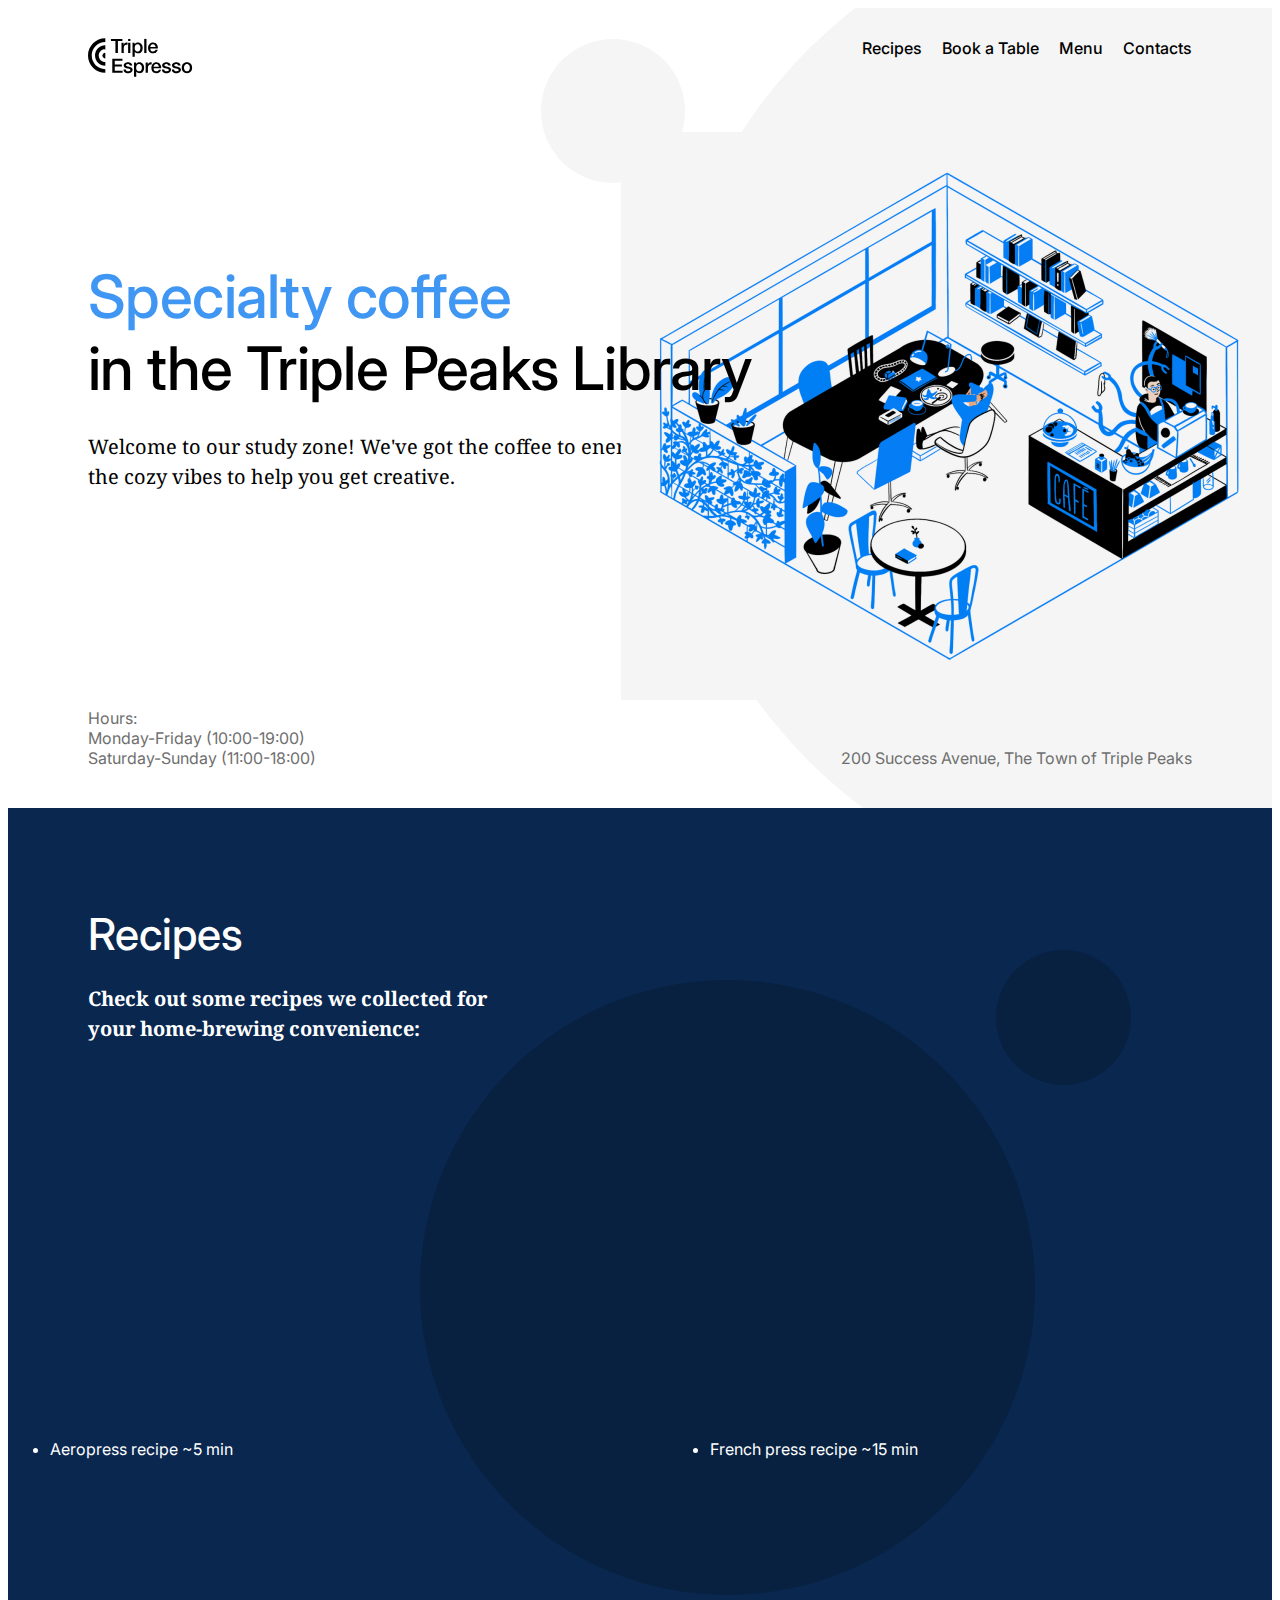
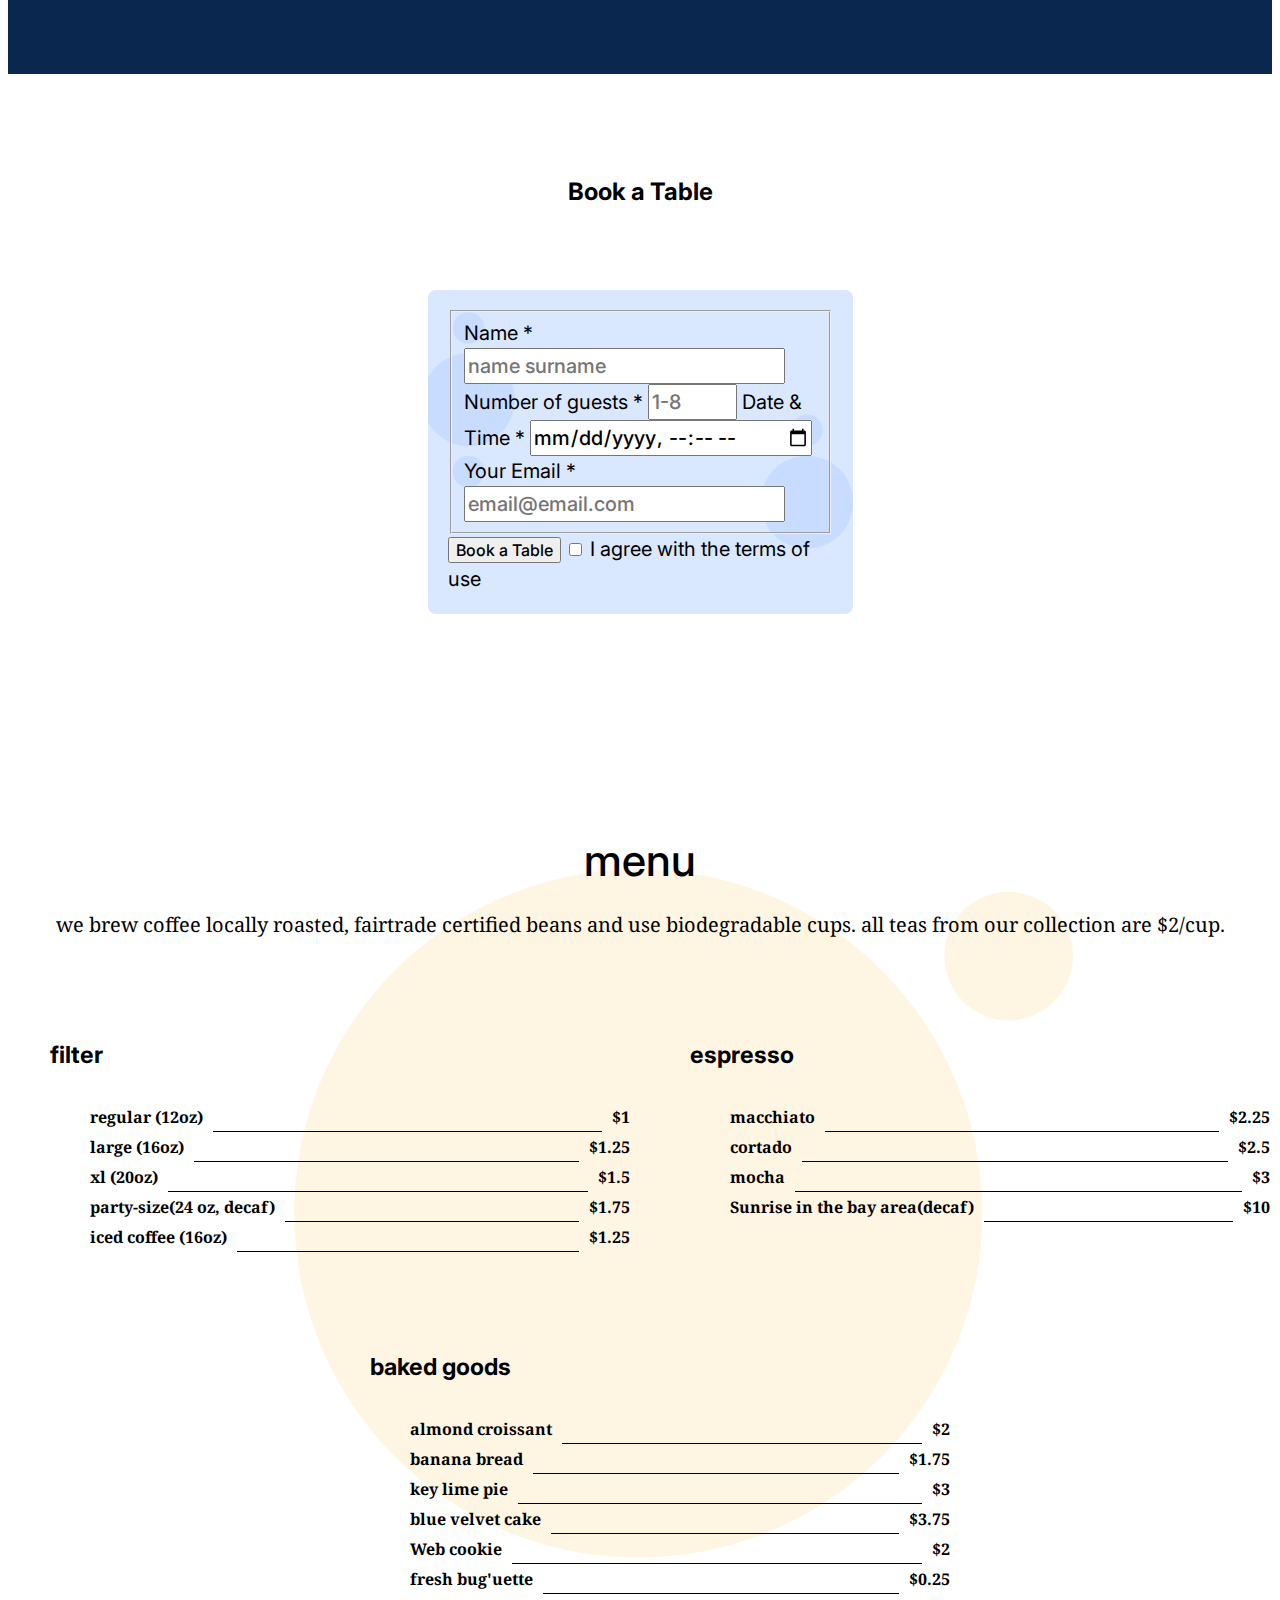
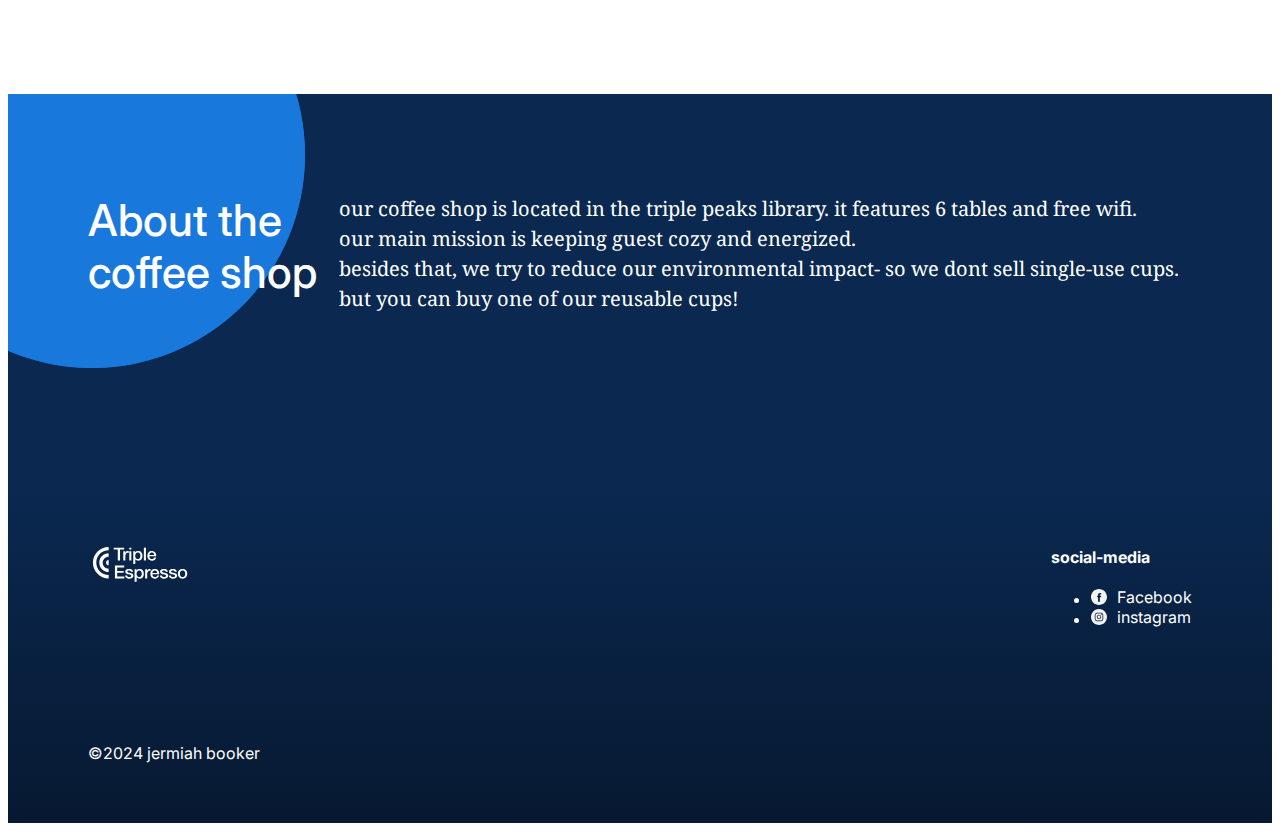
==== index.html @ d08e6804 "new update" ====
<!DOCTYPE html>
<html lang="en">
<head>
    <meta charset="UTF-8">
    <meta name="viewport" content="width=device-width, initial-scale=1.0">
    <title>Coffee Shop</title>
    <meta name="author" content="Kevin Loughead"/>
    <meta name="keywords" content="coffee, specialty coffee, coffee shop, brewing recipes"/>
    <meta name="description" content="Welcome to our coffee shop! Enjoy specialty coffee and cozy vibes in the Triple Peaks Library."/>
    <link rel="stylesheet" href="./pages/index.css" />
    <link rel="shortcut icon" href="favicon.ico" type="image/x-icon" />
    <link rel="preconnect" href="https://fonts.googleapis.com">
    <link rel="preconnect" href="https://fonts.gstatic.com" crossorigin>
    <link href="https://fonts.googleapis.com/css2?family=Inter:ital,opsz,wght@0,14..32,100..900;1,14..32,100..900&family=Noto+Serif:ital,wght@0,100..900;1,100..900&display=swap" rel="stylesheet">
    <style>
        .reservation__title {
            font-weight: 700; /* Example value, adjust according to the brief */
            font-size: 24px; /* Example value, adjust according to the brief */
            line-height: 1.5; /* Example value, adjust according to the brief */
        }
    </style>
</head>
<body>
<div class="page">
    <header class="header">
        <nav class="nav">
            <img src="./images/logo_coffeeshop_dark.svg" alt="Coffee Shop Logo" class="nav__logo" />
            <ul class="nav__links">
                <li>
                    <a href="#recipes" class="nav__link">Recipes</a>
                <li>
                    <a href="#reservation" class="nav__link">Book a Table</a>
                <li>
                    <a href="#menu" class="nav__link">Menu</a>
                <li>
                    <a href="#contacts" class="nav__link">Contacts</a>
                </li>    
            </ul>
        </nav>
        <h1 class="header__title">
            <span class="header__span-accent">Specialty  coffee </span>in the Triple Peaks Library
        </h1>
        <p class="header__description">
            Welcome to our study zone! We've got the coffee to energize you and the cozy vibes to help you get creative.
        </p>
        <img src="/images/inside_coffee_shop.png" alt="Inside Coffee Shop Illustration" class="header__image" />
        <div class="header__footer">
            <div>
                <p class="header__paragraph">Hours:</p>
                <p class="header__paragraph">Monday-Friday (10:00-19:00)</p>
                <p class="header__paragraph">Saturday-Sunday (11:00-18:00)</p>
            </div>
            <p class="header__paragraph">200 Success Avenue, The Town of Triple Peaks</p>
        </div>
    </header>
    <main class="content">
        <section id="recipes" class="recipes">
            <h2 class="recipes__title">Recipes</h2>
            <h3 class="recipes__subtitle">Check out some recipes we collected for your home-brewing convenience:</h3>
            <div class="recipes__videos">
                <ul class="recipes__iframe">
                    <li>
                        <iframe class="recipes__iframe" width="560" height="315" src="https://www.youtube.com/embed/st571DYYTR8?si=Pm5kc0AmyGCPvaDf" title="YouTube video player" allow="accelerometer; autoplay; clipboard-write; encrypted-media; gyroscope; picture-in-picture; web-share" referrerpolicy="strict-origin-when-cross-origin" allowfullscreen></iframe>
                        <span>Aeropress recipe</span> <span>~5 min</span>
                    </li>
                    <li>
                        <iframe class="recipes__iframe" width="560" height="315" src="https://www.youtube.com/embed/j6VlT_jUVPc?si=SZGwbe-xRe-7M_t1" title="YouTube video player" allow="accelerometer; autoplay; clipboard-write; encrypted-media; gyroscope; picture-in-picture; web-share" referrerpolicy="strict-origin-when-cross-origin" allowfullscreen></iframe>
                        <span>French press recipe</span> <span>~15 min</span>
                    </li>
                </ul>
            </div>
        </section>
        <section id="reservation" class="reservation">
            <h2 class="reservation__title">Book a Table</h2>
            <form class="reservation__form form">
                <fieldset class="reservation__fieldset">  
                    <label for="name-input" class="reservation__label">
                        Name *
                        <input required type="text" class="reservation__input" id="name-input" placeholder="name surname" />
                    </label>
                    <label for="guests-input" class="reservation__label">
                        Number of guests *
                        <input required type="number" class="reservation__input" id="guests-input" min="1" max="8" placeholder="1-8"/> 
                    </label>
                    <label for="datetime-input" class="reservation__label">
                        Date & Time *
                        <input required type="datetime-local" class="reservation__input" id="datetime-input"/>
                    </label>
                    <label for="email-input" class="reservation__label">
                        Your Email *
                        <input required type="email" class="reservation__input" id="email-input" placeholder="email@email.com"/>
                    </label>
                </fieldset>
                <button class="reservation__button">Book a Table</button>
                <label for="terms-checkbox" class="reservation__label reservation__label_type_checkbox">
                    <input class="reservation__checkbox" type="checkbox" id="terms-checkbox" required />
                    I agree with the terms of use
                </label>
            </form>
        </section>
        <section class="menu "><h2 class="menu__title">menu</h2>
            <p class="menu__subtitle">we brew coffee locally roasted, fairtrade certified beans and use biodegradable cups. all teas from our collection are $2/cup.
            </p>
            <ul class="menu__cards">
                <li class="card">
                    <h3 class="card__title">filter</h3>
                    <ul class="card __list">
                     <li class="card__list-item">regular (12oz)<span class="card__list-divider"></span> $1
                    </li>
                    <li class="card__list-item">large (16oz)<span class="card__list-divider"></span> $1.25
                    </li>
                    <li class="card__list-item">xl (20oz)<span class="card__list-divider"></span> $1.5
                    </li>
                    <li class="card__list-item">party-size(24 oz, decaf)<span class="card__list-divider"></span> $1.75
                    </li>
                    <li class="card__list-item">iced coffee (16oz)<span class="card__list-divider"></span> $1.25
                    </li>   
                </ul>
              </li>
                <li class="card">
                    <h3 class="card__title">espresso</h3>
                    <ul class="card __list">
                    <li class="card__list-item">macchiato <span class="card__list-divider"></span> $2.25
                    </li>
                    <li class="card__list-item">cortado <span class="card__list-divider"></span> $2.5
                    </li>
                    <li class="card__list-item">mocha <span class="card__list-divider"></span> $3
                    </li>
                    <li class="card__list-item">Sunrise in the bay area(decaf)<span class="card__list-divider"></span> $10
                    </li>  
                </ul>
            </li>
            <li class="card">
                    <h3 class="card__title">baked goods</h3>
                    <ul class="card __list">
                    <li class="card__list-item">almond croissant <span class="card__list-divider"></span> $2
                    </li>
                    <li class="card__list-item">banana bread <span class="card__list-divider"></span> $1.75
                    </li>
                    <li class="card__list-item">key lime pie <span class="card__list-divider"></span> $3
                    </li>
                    <li class="card__list-item">blue velvet cake<span class="card__list-divider"></span>$3.75
                    </li> 
                    <li class="card__list-item">Web cookie<span class="card__list-divider"></span>$2
                    </li> 
                    <li class="card__list-item">fresh bug'uette<span class="card__list-divider"></span>$0.25
                      </li>   
                    </ul>        
                </li>
            </ul>
        </section>
        <section class="about">
            <h2 class="about__title">About the coffee shop</h2>
            <div class="about__content">
            <p class="about__paragraph">
                our coffee shop is located in the triple peaks library. it
                features 6 tables and free wifi.
            </p>
            <p class="about__paragraph">
               our main mission is keeping guest cozy and energized.
            </p>
            <p class="about__paragraph">
               besides that, we try to reduce our environmental impact- so we dont sell single-use cups. but you can buy one of our reusable cups!
            </p>
            </div>
            <div class="about__circle"></div>
            <div class="about__circle about__circle_animation_blurred"></div>
        </section>
    </main>
    <footer class="footer">
    <div class="footer__content">
    <img src="./images/logo_coffeeshop_light.svg" alt="logo_coffeeshop_light" class="footer__logo"/>
    <div class="footer__column">
        <h3 class="footer__column-heading">social-media</h3>
        <ul class="footr__list">
        <li class="footer__list-item">
         <a href="#" class="footer__social-link"><img src="./images/facebook_white.svg" class="footer__social-icon" alt="facebook icon">Facebook</a>
        </li>
        <li class="footer__list-item">
         <a href="#" class="footer__social-link"><img src="./images/instagram_white.svg" class="footer__social-icon" alt="instagram lcon icon">instagram</a>
        </li>
    </ul>
 </div>
</div>
<p class="footer__copyright">&copy;2024 jermiah booker</p>
</body>
</html>
---- pages/index.css ----
@import url(../vendor/normalize.css);
@import url(../blocks/page.css);
@import url(../blocks/header.css);
@import url(../blocks/nav.css);
@import url(../blocks/recipes.css);
@import url(../blocks/reservation.css);
@import url(../blocks/form.css);
@import url(../blocks/menu.css);
@import url(../blocks/card.css);
@import url(../blocks/about.css);
@import url(../blocks/footer.css);


.page {
    min-width: 1100px;
    max-width: 1600px;
    margin: 0 auto;
    background-color: #ffffff;
    font-size: 16px;
    line-height: 20px;
    font-family: 'Inter', Arial, sans-serif;
}

.header {
    padding: 30px 80px 40px;
    min-height: 800px;
    display: flex;
    flex-direction: column;
    background-image: url(../images/background_header.svg);
    box-sizing: border-box;
    position: relative;
    background-size: cover;
}

.header__image {
    position: absolute;
    top: 124px;
    right: 5px;
    width: 646px;
    height: 568px;
}

.header__title {
    margin: 183px 0 0;
    font-family: 'Inter', Arial, sans-serif;
    font-weight: 500;
    font-size: 60px;
    line-height: 72px;
    letter-spacing: -0.6px;
    max-width: 729px;
    color:#000000;/* Heading text color */
    z-index: 1;
}

.header__paragraph {
    margin: 0;
    color: #6F6F6F; /* Paragraph text color */
}

.header__span-accent {
    color: #3F96f3;
    display: block;
}

.header__description {
    font-family: 'Noto Serif', 'Times New Roman', serif;
    font-size: 20px;
    line-height: 30px;
    margin: 28px 0 0;
    max-width: 683px;
    color: #000; /* Description text color */
}

.header__footer {
    margin-top: auto;
    display: flex;
    justify-content: space-between;
    align-items: flex-end;
}

.nav {
    font-family: 'Inter', Arial, sans-serif;
    font-style: normal;
    font-weight: 500;
    font-size: 16px;
    line-height: 20px;
    display: flex;
    justify-content: space-between;
}

.nav__logo {
    width: 105px;
    height: 39px;
    position: relative;
}

.nav__links {
    display: flex;
    list-style-type: none;
    gap: 20px;
    padding: 0;
    margin: 0;
}

.nav__links  {
    text-decoration: none;
    color: inherit;
    font-family: 'Inter', Arial, sans-serif;
    font-weight: 500;
    font-size: 16px;
    line-height: 20px;
    color: #000; /* Nav link text color */
}

.recipes {
    color: #fff;
    background-color: #0a2750;
    padding: 100px 80px 215px;
    background-image: url(../images/background_recipes.svg);
}

.recipes__iframe {
    display: flex;
    justify-content: center;
    gap: 100px;
    margin: 0;
    border: none;
}

.recipes__subtitle {
    margin: 0 0 80px;
    max-width: 438px;
    font-family: 'Noto Serif', 'Times New Roman', serif;
    font-size: 20px;
    line-height: 30px;
    color: #fff
}

.recipes__title {
    margin: 0 0 24px;
    max-width: 588px;
    font-family: 'Inter', Arial, sans-serif;
    font-weight: 500;
    font-size: 44px;
    line-height: 52px;
    color: #fff
}

.recipes__video-caption {
    display: flex;
    justify-content: space-between;
    font-family: 'Inter', Arial, sans-serif;
    font-weight: 500;
    font-size: 20px;
    line-height: 30px;
}

.reservation {
    padding: 100px 0 120px;
}

.reservation__title {
    margin: 0 0 80px;
    text-align: center;
    color: #000; /* Reservation title text color */
    font-family: Inter;
    font-weight: 500;
    font-size: 44px;
    line-height: 52px
}

.reservation__form {
    margin: 0 auto;
    background-color: #D9E7FF;
    background-image: url(../images/background_reservation.svg);
    background-size: cover;
    background-repeat: no-repeat;
    background-position: center;
    padding: 20px;
    border-radius: 8px;
}

.reservation__input {
    font-family: Inter;
    font-weight: 500;
    font-size: 16px;
    line-height: 20px;
    font-family: Inter;
    font-size: 20px;
    line-height: 30px;
}

.reservation__label {
    font-family: Inter;
    font-style: normal;
    font-weight: normal;
    font-size: 20px;
    line-height: 30px
}

.reservation__checkbox {
    font-family: Inter;
    font-weight: 500;
    font-size: 16px;
    line-height: 20px
}

.reservation__button {
    font-family: Inter;
    font-weight: 500;
    font-size: 16px;
    line-height: 20px 
}

reservation__fieldset  {
    
}

.form {
    max-width: 385px;
    margin: 0 auto;
}

.form__fieldset {
    margin: 0;
    padding: 0;
    border: none;
}

.form__input {
    display: block;
    width: 100%;
    padding: 15px 20px;
    box-sizing: border-box;
    margin: 8px 0 32px;
    border: 1px solid #838383;
    border-radius: 4px;
    color: #000; /* Input text color */
}

.form__input::placeholder {
    color: #838383; /* Placeholder text color */
}

.form__button {
    border-radius: 4px;
    width: 100%;
    border: none;
    padding: 20px 0;
    margin-bottom: 32px;
    background-color: #000; /* Button background color */
    color: #fff; /* Button text color */
    font-family: 'Inter', Arial, sans-serif;
    font-weight: 500;
    font-size: 16px;
    line-height: 20px;
}

.form__checkbox {
    border-radius: 2px;
    width: 20px;
    height: 20px;
}

.form__label_type_checkbox {
    display: flex;
    gap: 12px;
    justify-content: center;
    color: #000; /* Checkbox label text color */
    background-color: #1878Dc;
    background-image: url(/images/check.svg);
}
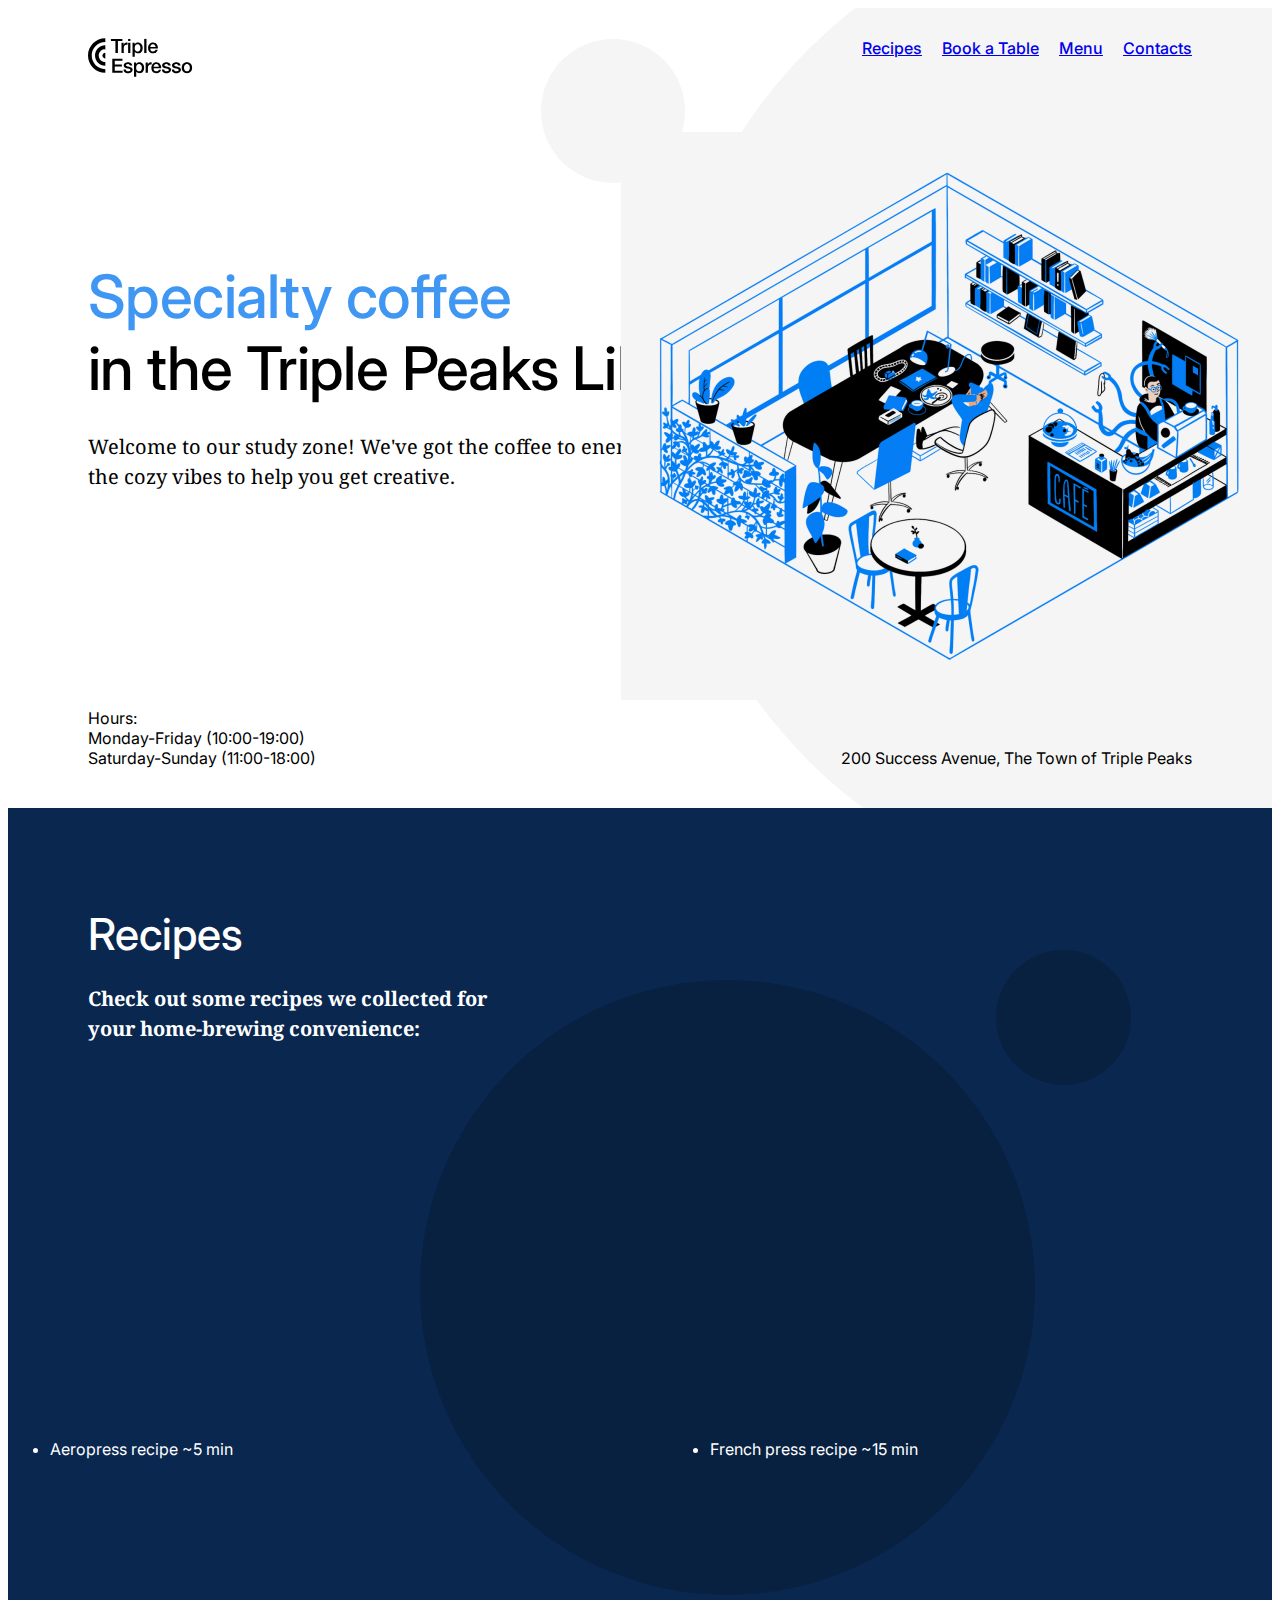
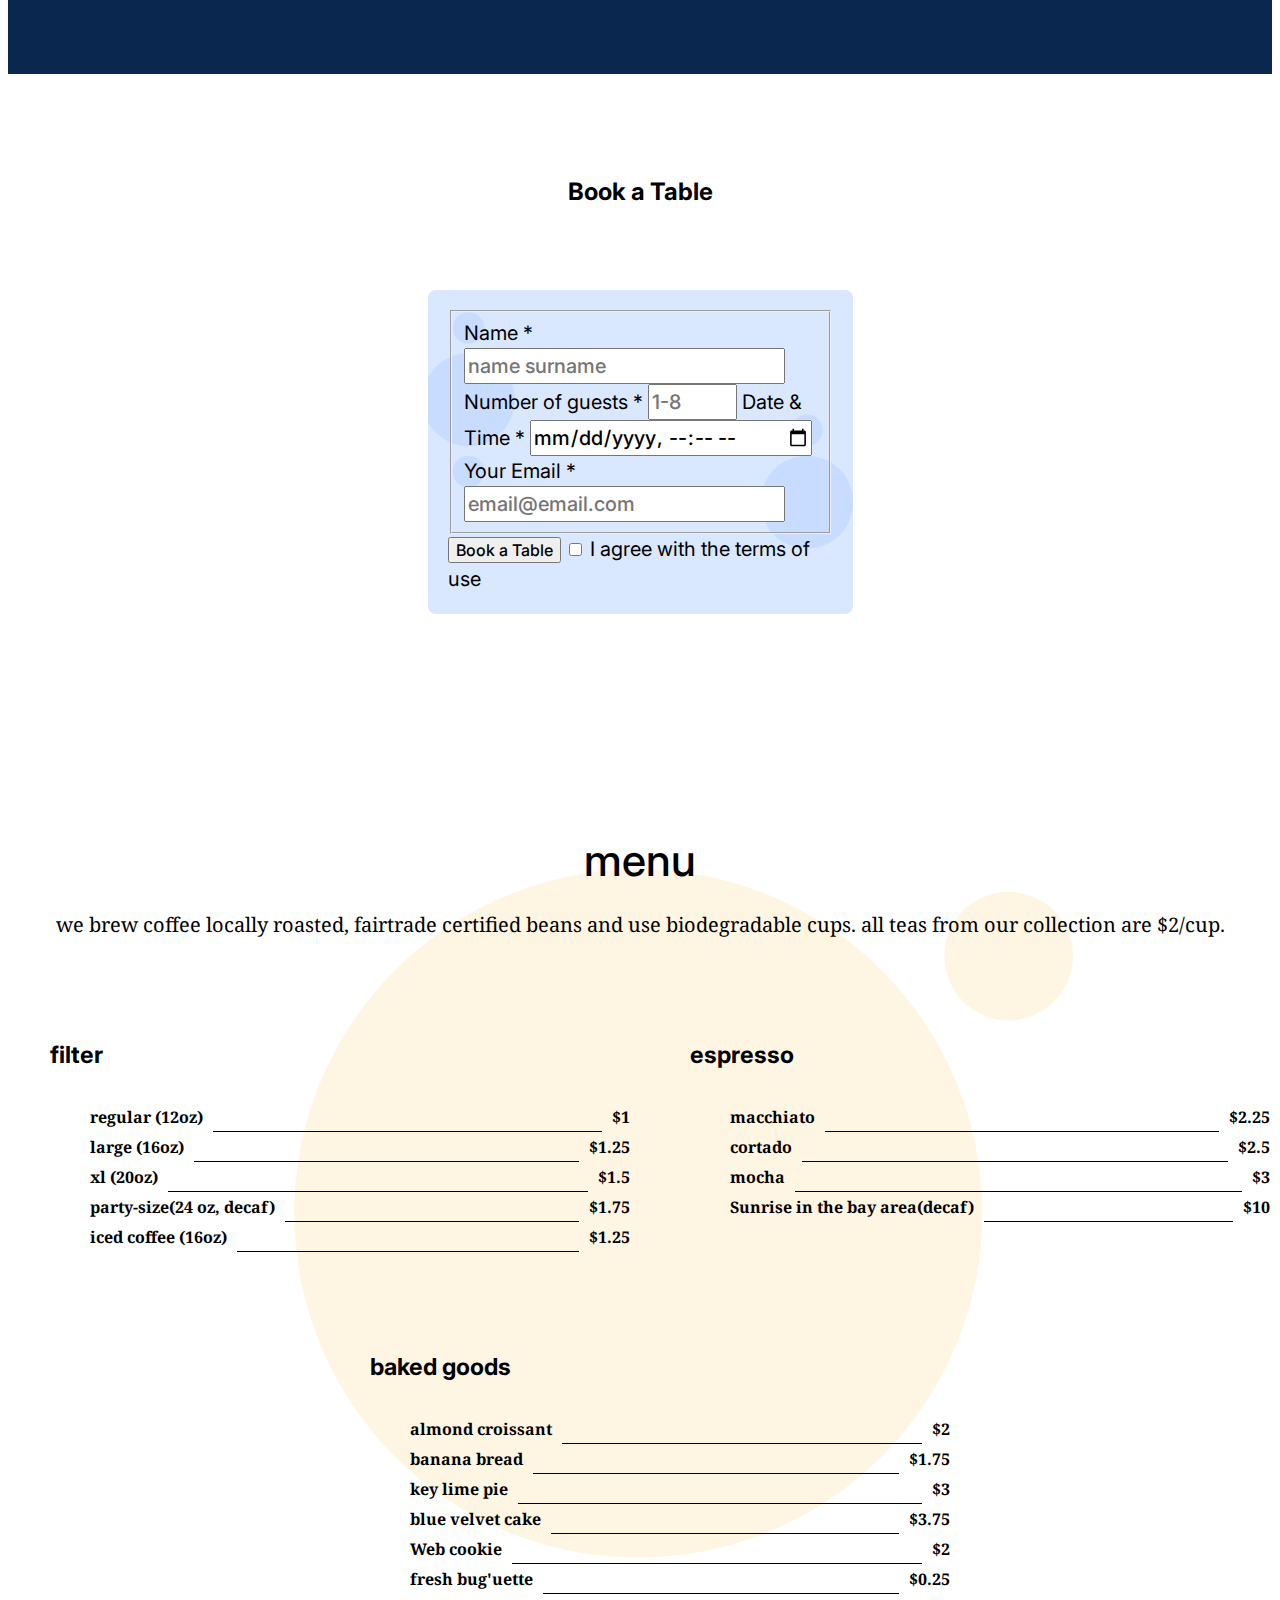
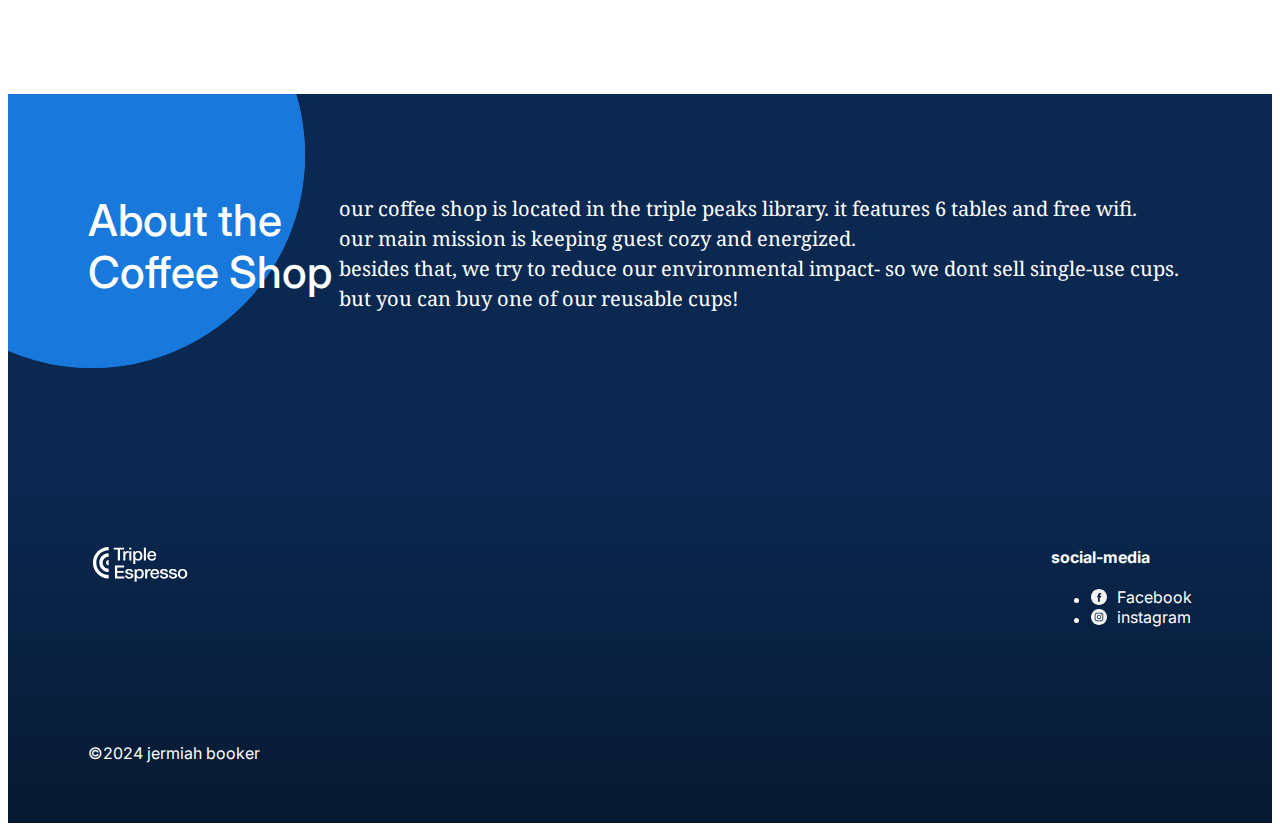
==== commit 9dcd0a54: "new update" ====
--- a/index.html
+++ b/index.html
@@ -150,7 +150,7 @@
             </ul>
         </section>
         <section class="about">
-            <h2 class="about__title">About the coffee shop</h2>
+            <h2 class="about__title">About the Coffee Shop</h2>
             <div class="about__content">
             <p class="about__paragraph">
                 our coffee shop is located in the triple peaks library. it
--- a/pages/index.css
+++ b/pages/index.css
@@ -9,265 +9,3 @@
 @import url(../blocks/card.css);
 @import url(../blocks/about.css);
 @import url(../blocks/footer.css);
-
-
-.page {
-    min-width: 1100px;
-    max-width: 1600px;
-    margin: 0 auto;
-    background-color: #ffffff;
-    font-size: 16px;
-    line-height: 20px;
-    font-family: 'Inter', Arial, sans-serif;
-}
-
-.header {
-    padding: 30px 80px 40px;
-    min-height: 800px;
-    display: flex;
-    flex-direction: column;
-    background-image: url(../images/background_header.svg);
-    box-sizing: border-box;
-    position: relative;
-    background-size: cover;
-}
-
-.header__image {
-    position: absolute;
-    top: 124px;
-    right: 5px;
-    width: 646px;
-    height: 568px;
-}
-
-.header__title {
-    margin: 183px 0 0;
-    font-family: 'Inter', Arial, sans-serif;
-    font-weight: 500;
-    font-size: 60px;
-    line-height: 72px;
-    letter-spacing: -0.6px;
-    max-width: 729px;
-    color:#000000;/* Heading text color */
-    z-index: 1;
-}
-
-.header__paragraph {
-    margin: 0;
-    color: #6F6F6F; /* Paragraph text color */
-}
-
-.header__span-accent {
-    color: #3F96f3;
-    display: block;
-}
-
-.header__description {
-    font-family: 'Noto Serif', 'Times New Roman', serif;
-    font-size: 20px;
-    line-height: 30px;
-    margin: 28px 0 0;
-    max-width: 683px;
-    color: #000; /* Description text color */
-}
-
-.header__footer {
-    margin-top: auto;
-    display: flex;
-    justify-content: space-between;
-    align-items: flex-end;
-}
-
-.nav {
-    font-family: 'Inter', Arial, sans-serif;
-    font-style: normal;
-    font-weight: 500;
-    font-size: 16px;
-    line-height: 20px;
-    display: flex;
-    justify-content: space-between;
-}
-
-.nav__logo {
-    width: 105px;
-    height: 39px;
-    position: relative;
-}
-
-.nav__links {
-    display: flex;
-    list-style-type: none;
-    gap: 20px;
-    padding: 0;
-    margin: 0;
-}
-
-.nav__links  {
-    text-decoration: none;
-    color: inherit;
-    font-family: 'Inter', Arial, sans-serif;
-    font-weight: 500;
-    font-size: 16px;
-    line-height: 20px;
-    color: #000; /* Nav link text color */
-}
-
-.recipes {
-    color: #fff;
-    background-color: #0a2750;
-    padding: 100px 80px 215px;
-    background-image: url(../images/background_recipes.svg);
-}
-
-.recipes__iframe {
-    display: flex;
-    justify-content: center;
-    gap: 100px;
-    margin: 0;
-    border: none;
-}
-
-.recipes__subtitle {
-    margin: 0 0 80px;
-    max-width: 438px;
-    font-family: 'Noto Serif', 'Times New Roman', serif;
-    font-size: 20px;
-    line-height: 30px;
-    color: #fff
-}
-
-.recipes__title {
-    margin: 0 0 24px;
-    max-width: 588px;
-    font-family: 'Inter', Arial, sans-serif;
-    font-weight: 500;
-    font-size: 44px;
-    line-height: 52px;
-    color: #fff
-}
-
-.recipes__video-caption {
-    display: flex;
-    justify-content: space-between;
-    font-family: 'Inter', Arial, sans-serif;
-    font-weight: 500;
-    font-size: 20px;
-    line-height: 30px;
-}
-
-.reservation {
-    padding: 100px 0 120px;
-}
-
-.reservation__title {
-    margin: 0 0 80px;
-    text-align: center;
-    color: #000; /* Reservation title text color */
-    font-family: Inter;
-    font-weight: 500;
-    font-size: 44px;
-    line-height: 52px
-}
-
-.reservation__form {
-    margin: 0 auto;
-    background-color: #D9E7FF;
-    background-image: url(../images/background_reservation.svg);
-    background-size: cover;
-    background-repeat: no-repeat;
-    background-position: center;
-    padding: 20px;
-    border-radius: 8px;
-}
-
-.reservation__input {
-    font-family: Inter;
-    font-weight: 500;
-    font-size: 16px;
-    line-height: 20px;
-    font-family: Inter;
-    font-size: 20px;
-    line-height: 30px;
-}
-
-.reservation__label {
-    font-family: Inter;
-    font-style: normal;
-    font-weight: normal;
-    font-size: 20px;
-    line-height: 30px
-}
-
-.reservation__checkbox {
-    font-family: Inter;
-    font-weight: 500;
-    font-size: 16px;
-    line-height: 20px
-}
-
-.reservation__button {
-    font-family: Inter;
-    font-weight: 500;
-    font-size: 16px;
-    line-height: 20px 
-}
-
-reservation__fieldset  {
-    
-}
-
-.form {
-    max-width: 385px;
-    margin: 0 auto;
-}
-
-.form__fieldset {
-    margin: 0;
-    padding: 0;
-    border: none;
-}
-
-.form__input {
-    display: block;
-    width: 100%;
-    padding: 15px 20px;
-    box-sizing: border-box;
-    margin: 8px 0 32px;
-    border: 1px solid #838383;
-    border-radius: 4px;
-    color: #000; /* Input text color */
-}
-
-.form__input::placeholder {
-    color: #838383; /* Placeholder text color */
-}
-
-.form__button {
-    border-radius: 4px;
-    width: 100%;
-    border: none;
-    padding: 20px 0;
-    margin-bottom: 32px;
-    background-color: #000; /* Button background color */
-    color: #fff; /* Button text color */
-    font-family: 'Inter', Arial, sans-serif;
-    font-weight: 500;
-    font-size: 16px;
-    line-height: 20px;
-}
-
-.form__checkbox {
-    border-radius: 2px;
-    width: 20px;
-    height: 20px;
-}
-
-.form__label_type_checkbox {
-    display: flex;
-    gap: 12px;
-    justify-content: center;
-    color: #000; /* Checkbox label text color */
-    background-color: #1878Dc;
-    background-image: url(/images/check.svg);
-}
-
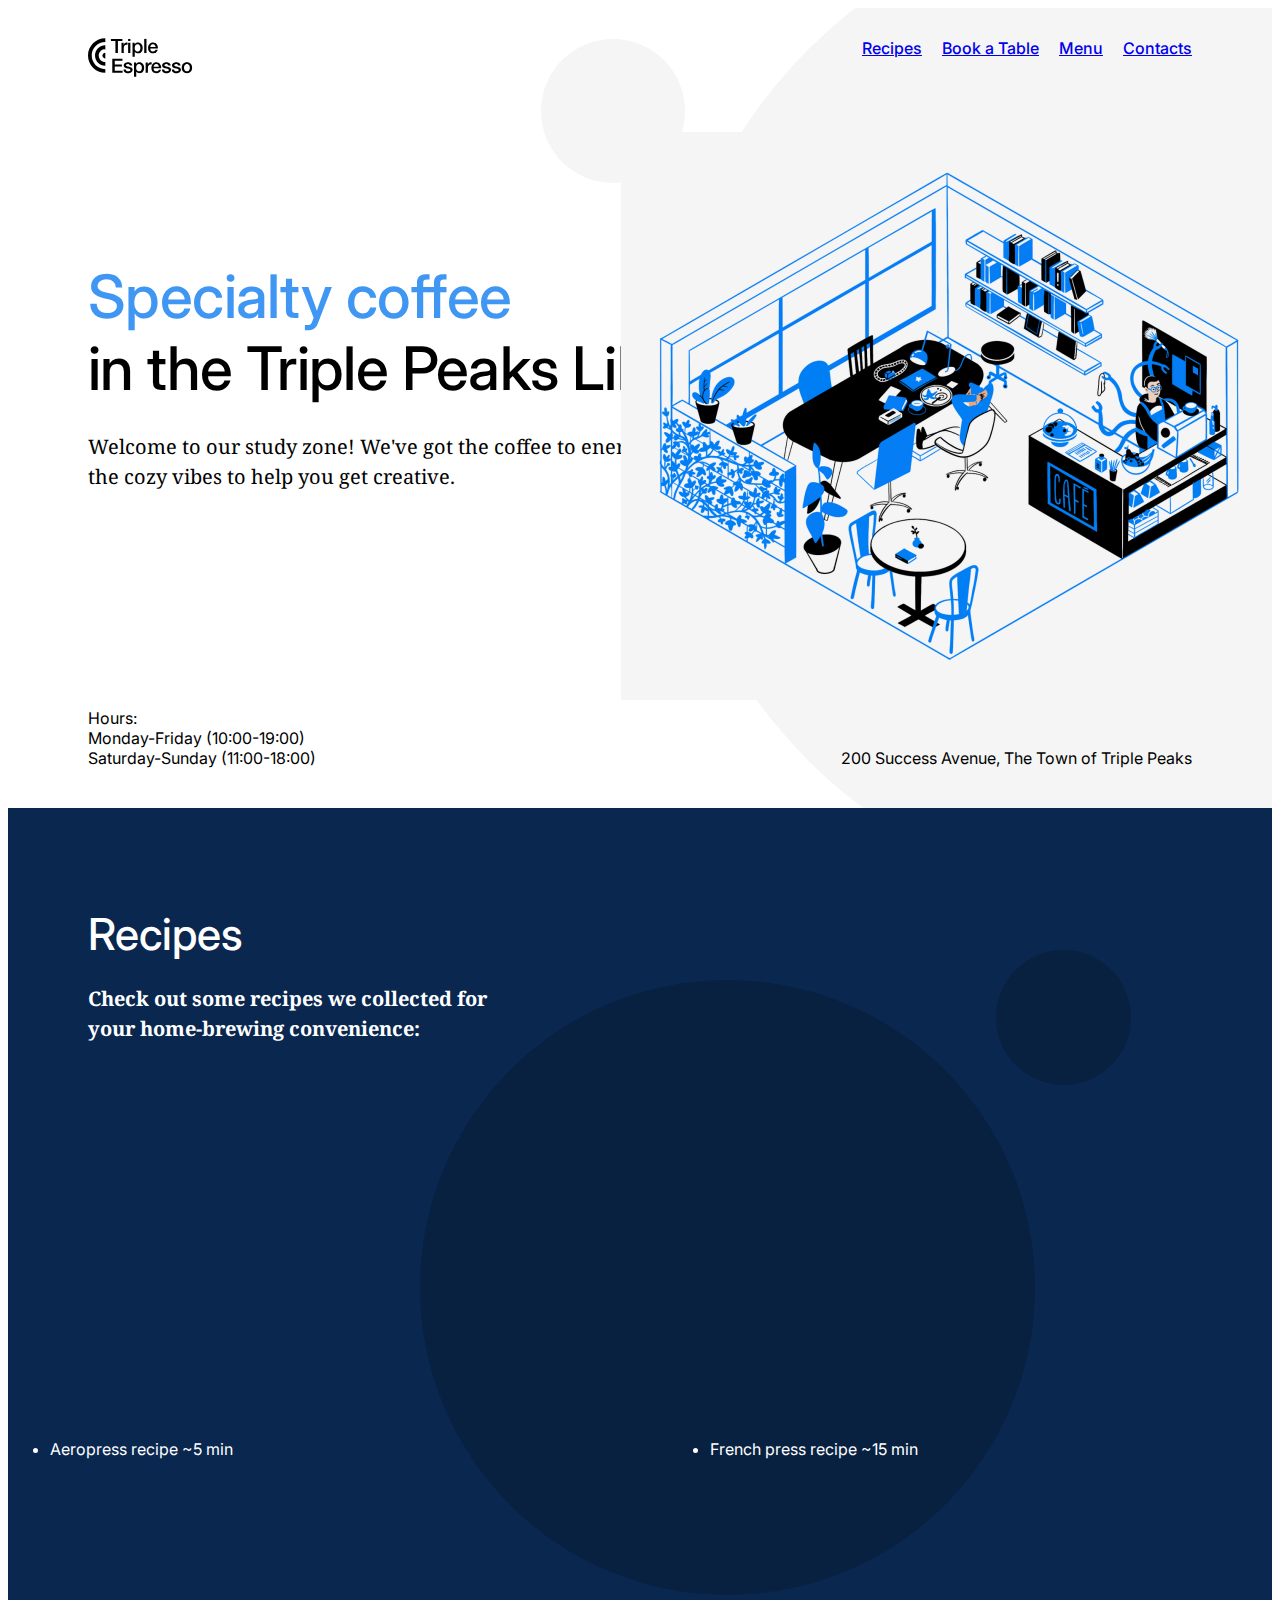
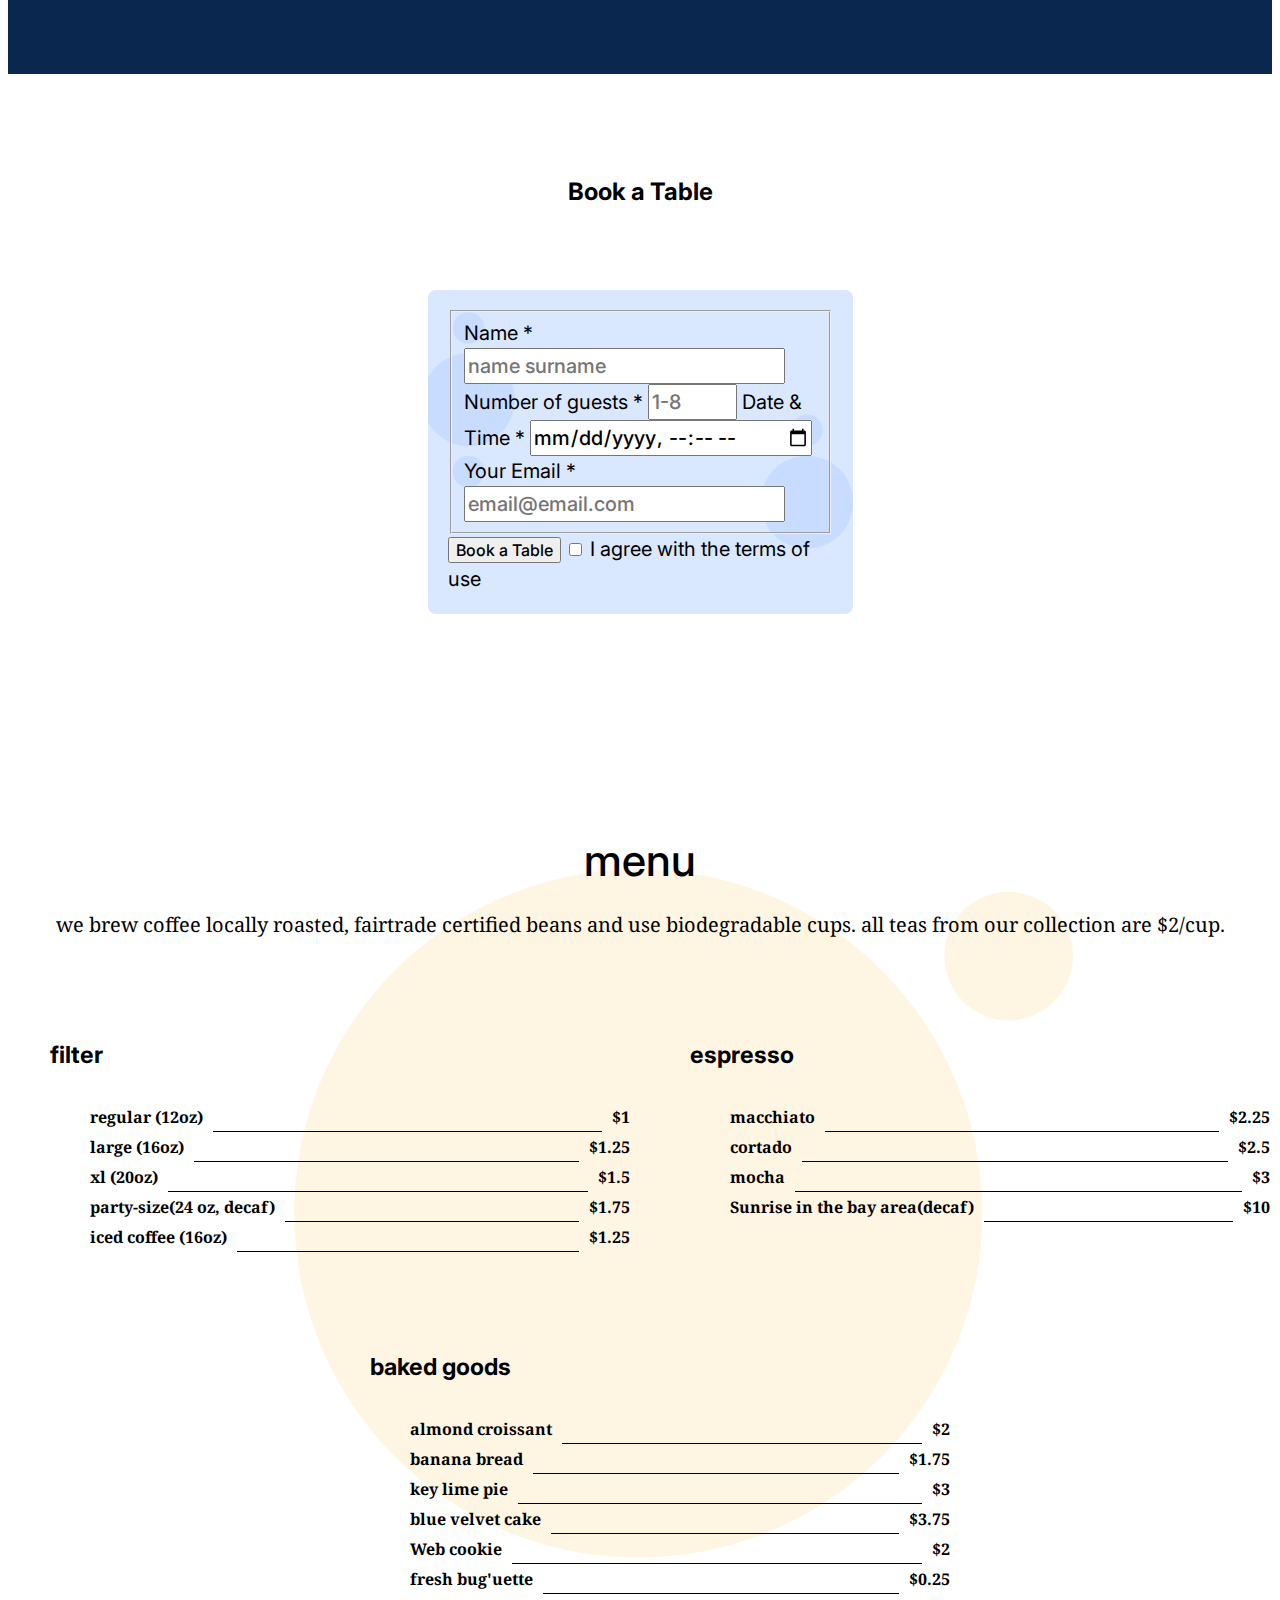
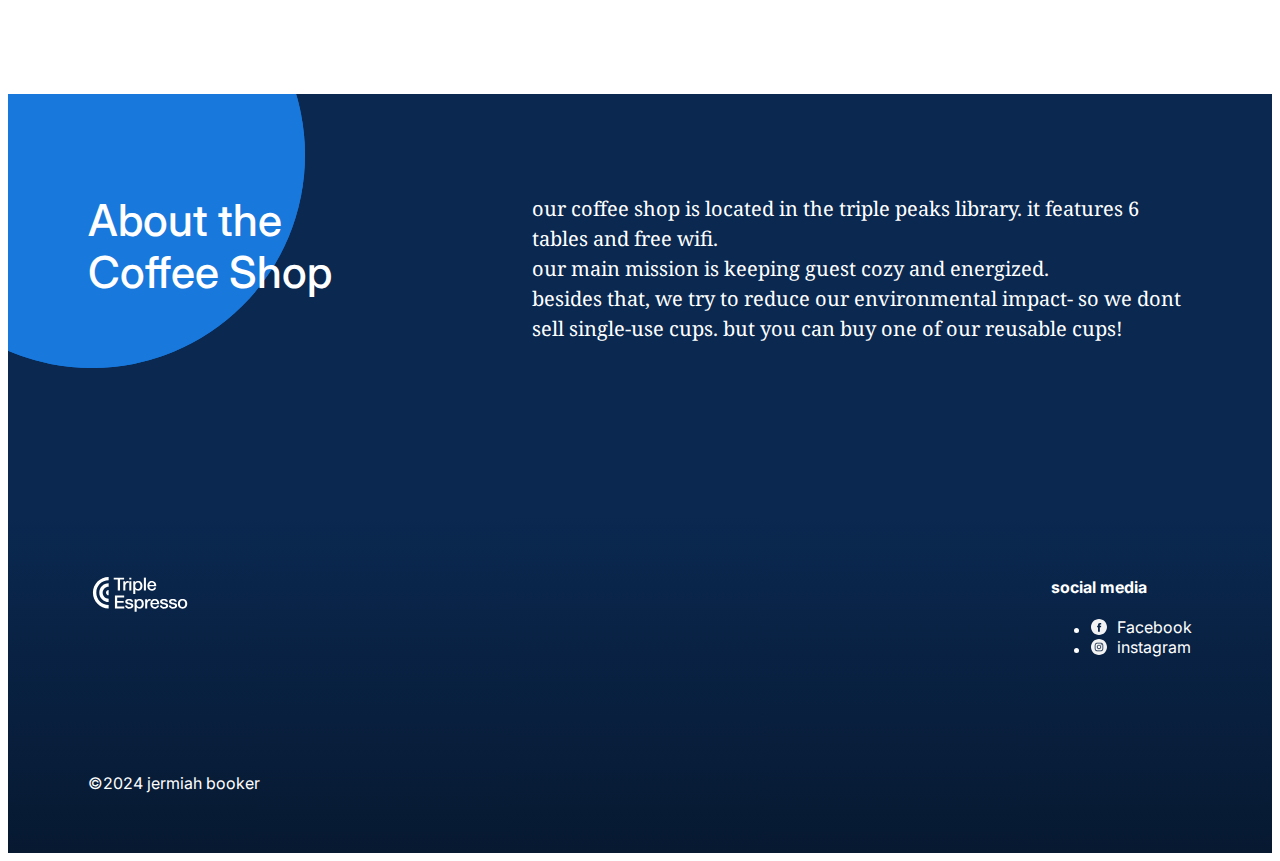
==== commit 2da52c00: "new update" ====
--- a/index.html
+++ b/index.html
@@ -171,7 +171,7 @@
     <div class="footer__content">
     <img src="./images/logo_coffeeshop_light.svg" alt="logo_coffeeshop_light" class="footer__logo"/>
     <div class="footer__column">
-        <h3 class="footer__column-heading">social-media</h3>
+        <h3 class="footer__column-heading">social media</h3>
         <ul class="footr__list">
         <li class="footer__list-item">
          <a href="#" class="footer__social-link"><img src="./images/facebook_white.svg" class="footer__social-icon" alt="facebook icon">Facebook</a>
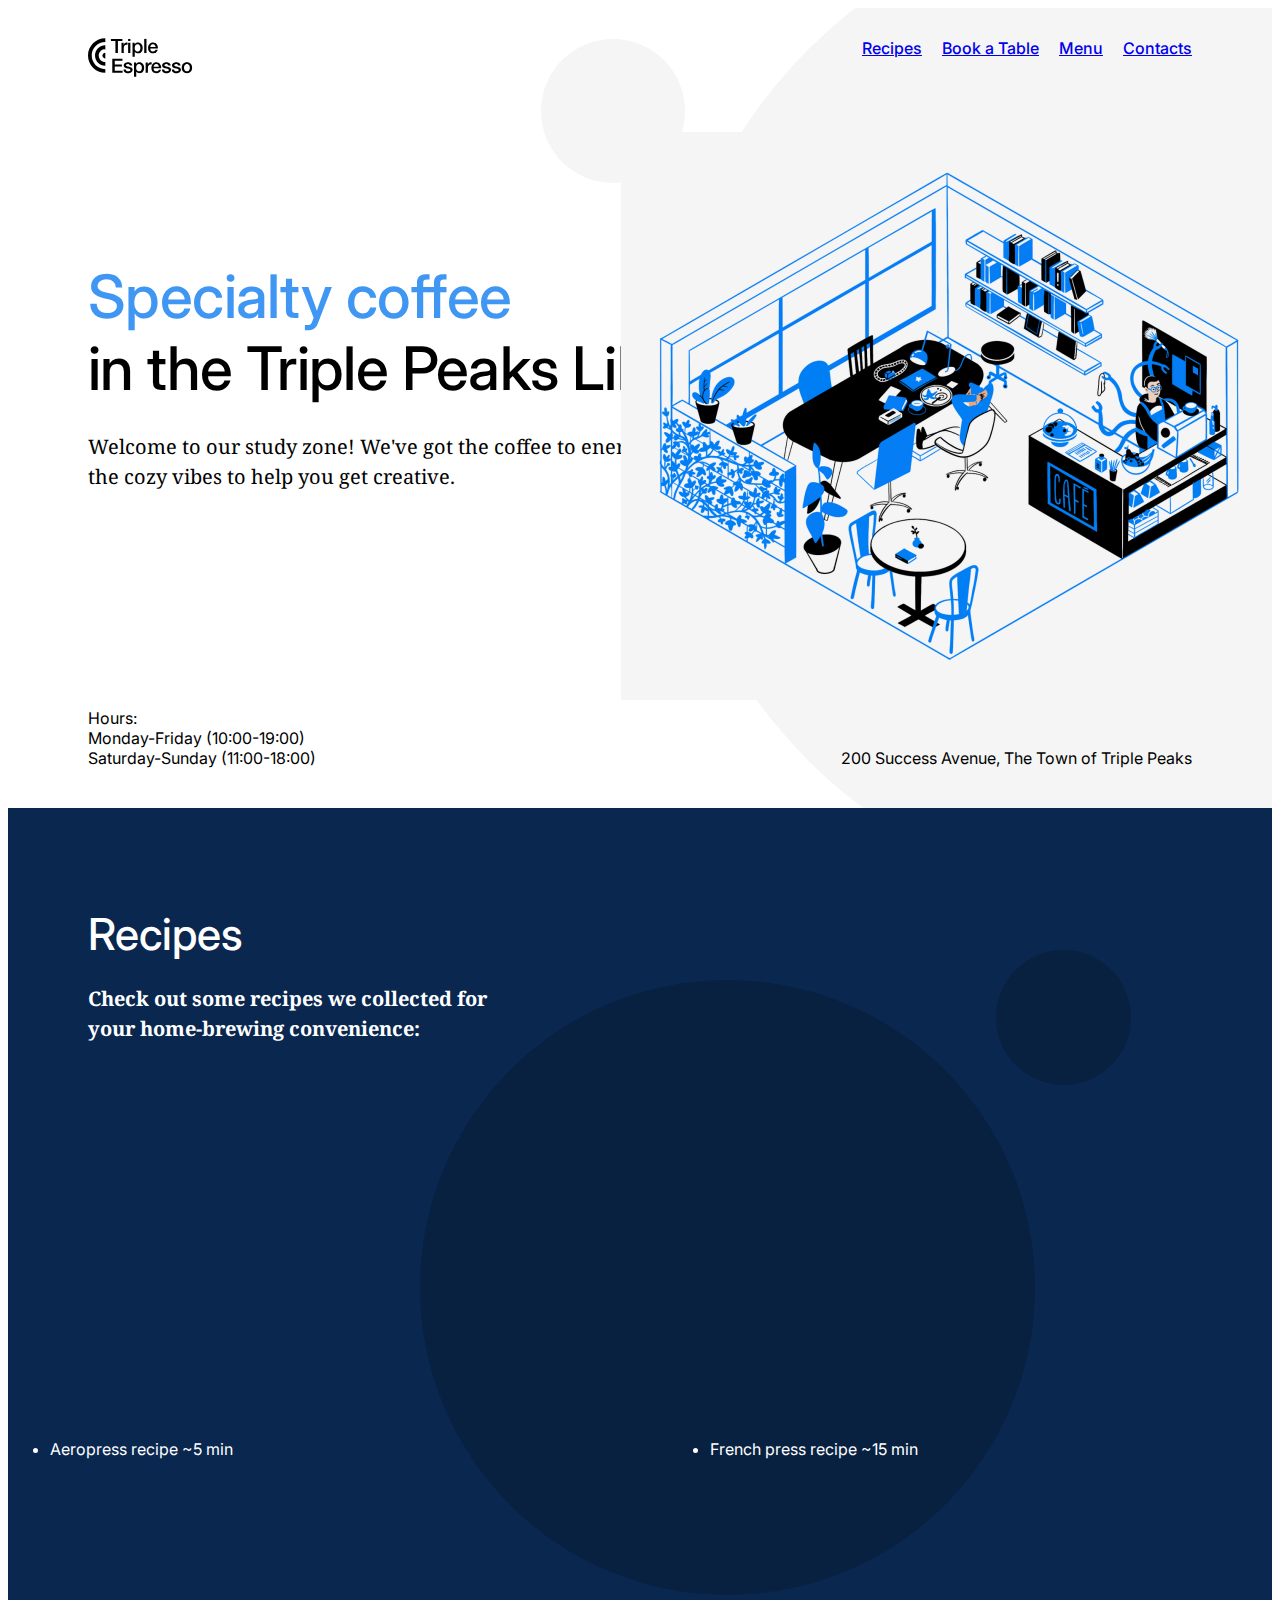
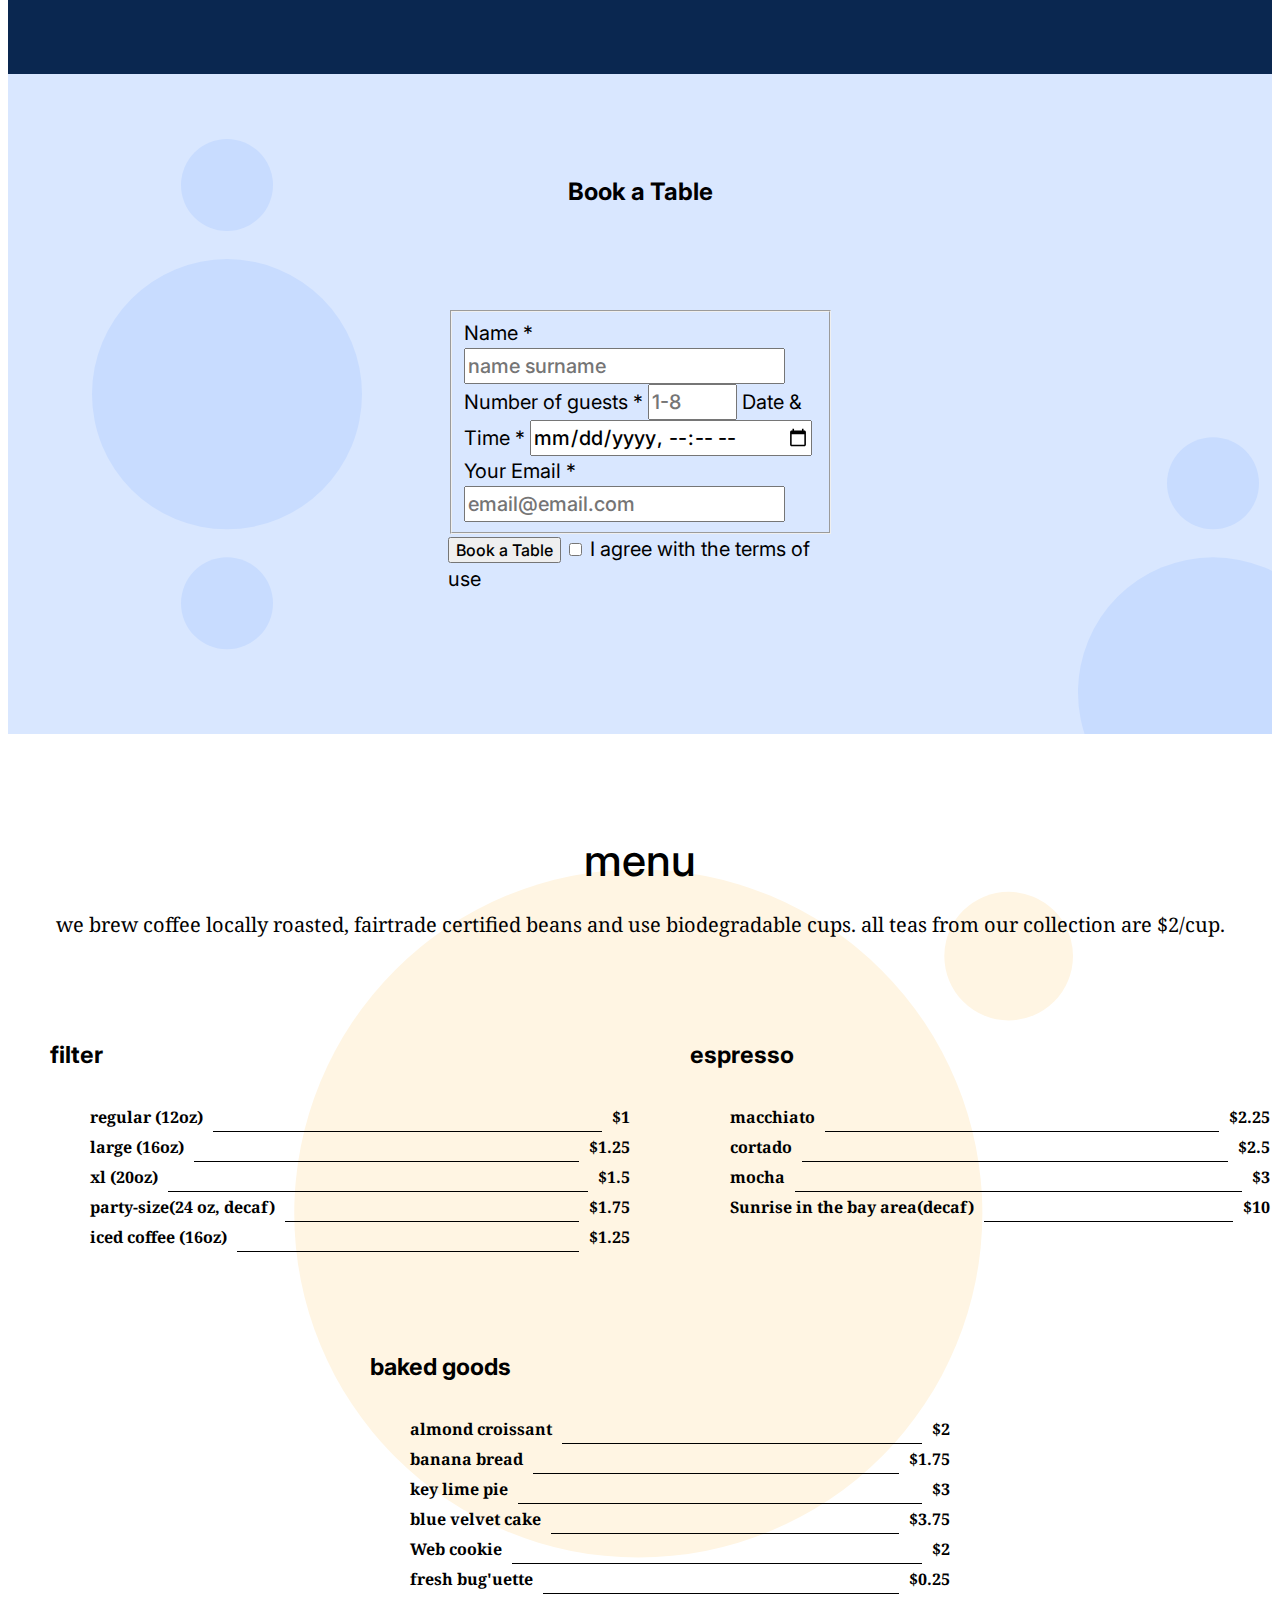
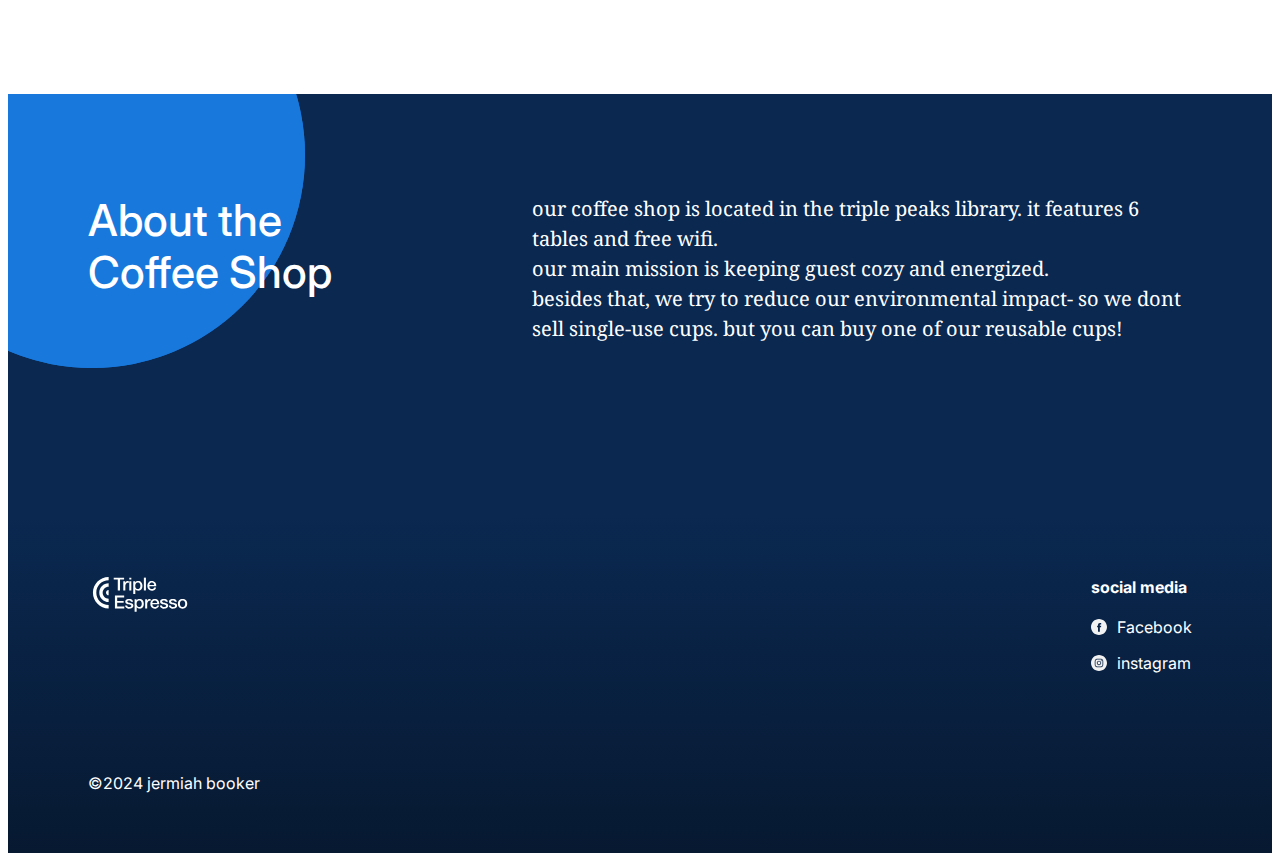
==== commit c84e8a65: "update" ====
--- a/index.html
+++ b/index.html
@@ -70,7 +70,7 @@
                 </ul>
             </div>
         </section>
-        <section id="reservation" class="reservation">
+        <section  class="reservation">
             <h2 class="reservation__title">Book a Table</h2>
             <form class="reservation__form form">
                 <fieldset class="reservation__fieldset">  
@@ -169,20 +169,23 @@
     </main>
     <footer class="footer">
     <div class="footer__content">
-    <img src="./images/logo_coffeeshop_light.svg" alt="logo_coffeeshop_light" class="footer__logo"/>
+    <img src="./images/logo_coffeeshop_light.svg" alt="logo_coffeeshop_light" class="footer__logo"
+    />
     <div class="footer__column">
         <h3 class="footer__column-heading">social media</h3>
-        <ul class="footr__list">
+        <ul class="footer__list">
         <li class="footer__list-item">
-         <a href="#" class="footer__social-link"><img src="./images/facebook_white.svg" class="footer__social-icon" alt="facebook icon">Facebook</a>
+         <a href="#" class="footer__social-link"><img src="./images/facebook_white.svg" class="footer__social-icon" alt="facebook icon"/>Facebook</a>
         </li>
         <li class="footer__list-item">
-         <a href="#" class="footer__social-link"><img src="./images/instagram_white.svg" class="footer__social-icon" alt="instagram lcon icon">instagram</a>
+         <a href="#" class="footer__social-link"><img src="./images/instagram_white.svg" class="footer__social-icon" alt="instagram lcon icon"/>instagram</a>
         </li>
     </ul>
  </div>
 </div>
 <p class="footer__copyright">&copy;2024 jermiah booker</p>
+</footer>
+</div>
 </body>
 </html>
 
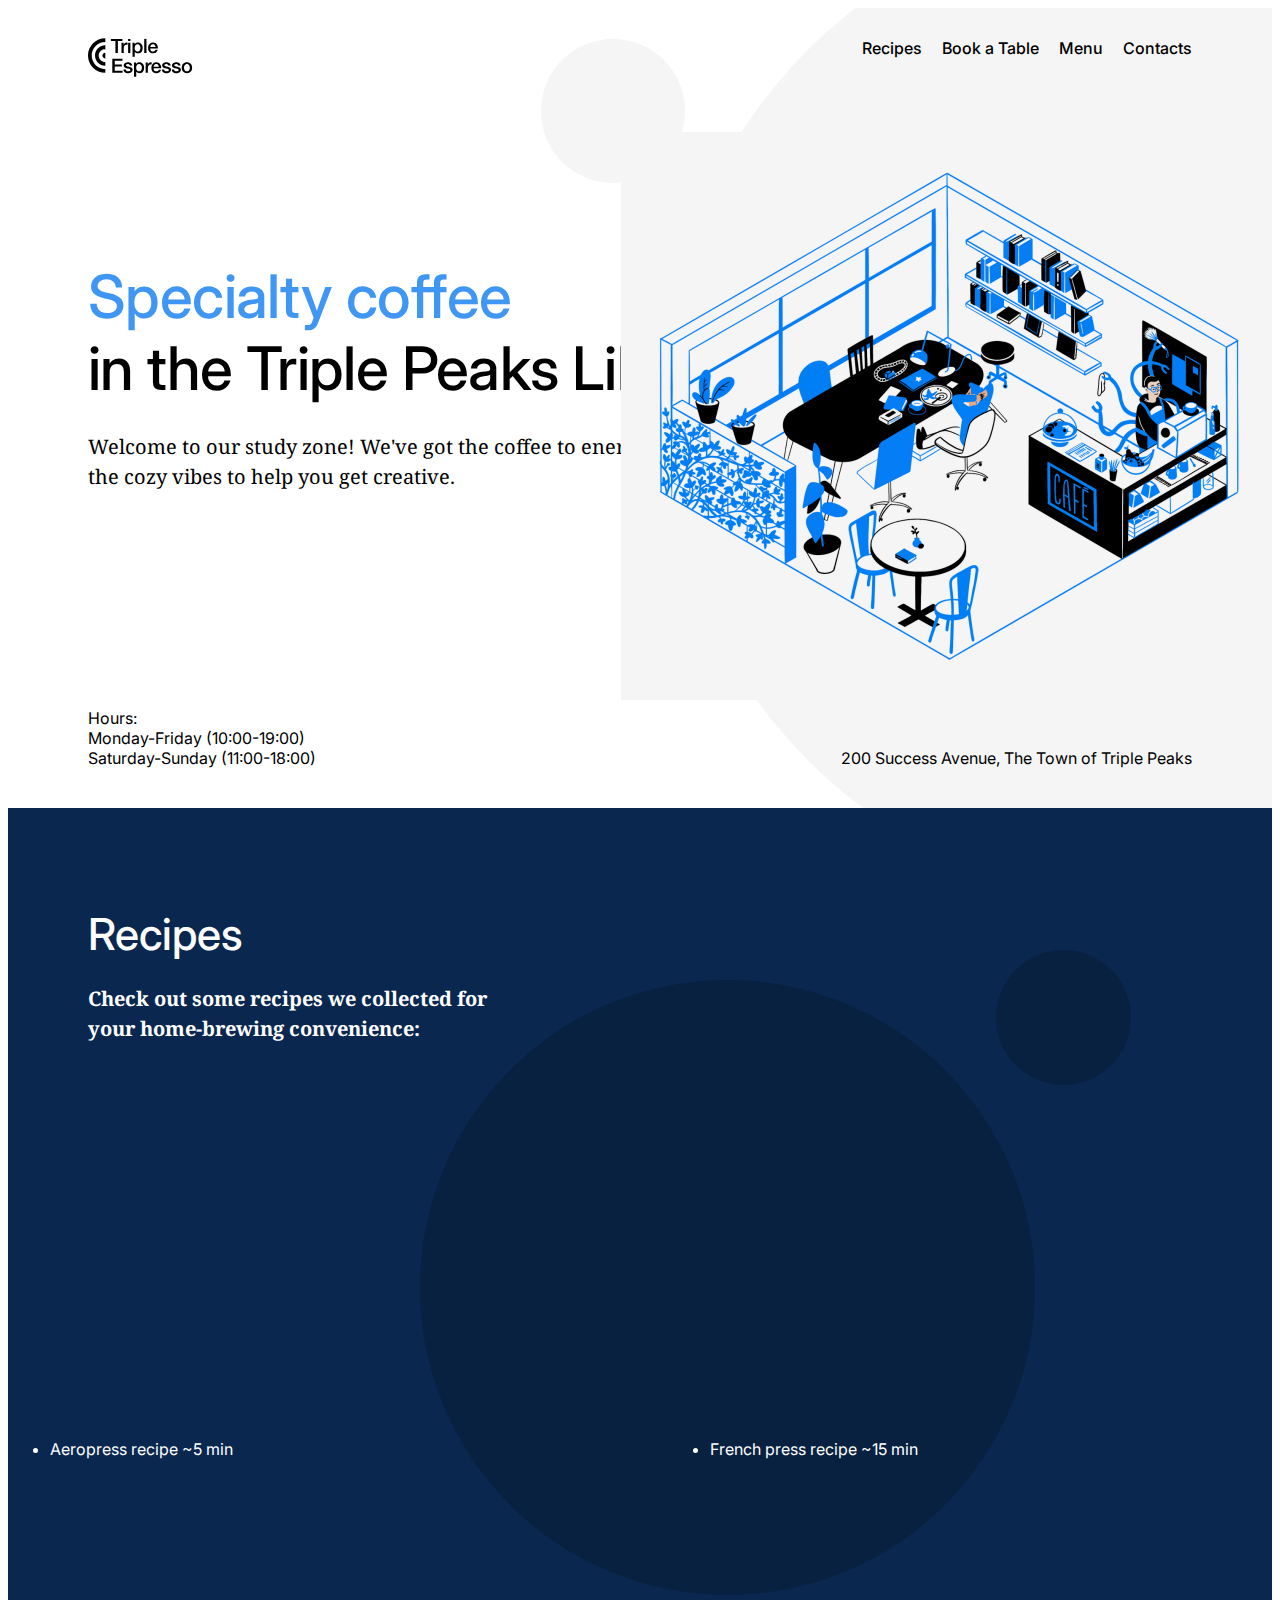
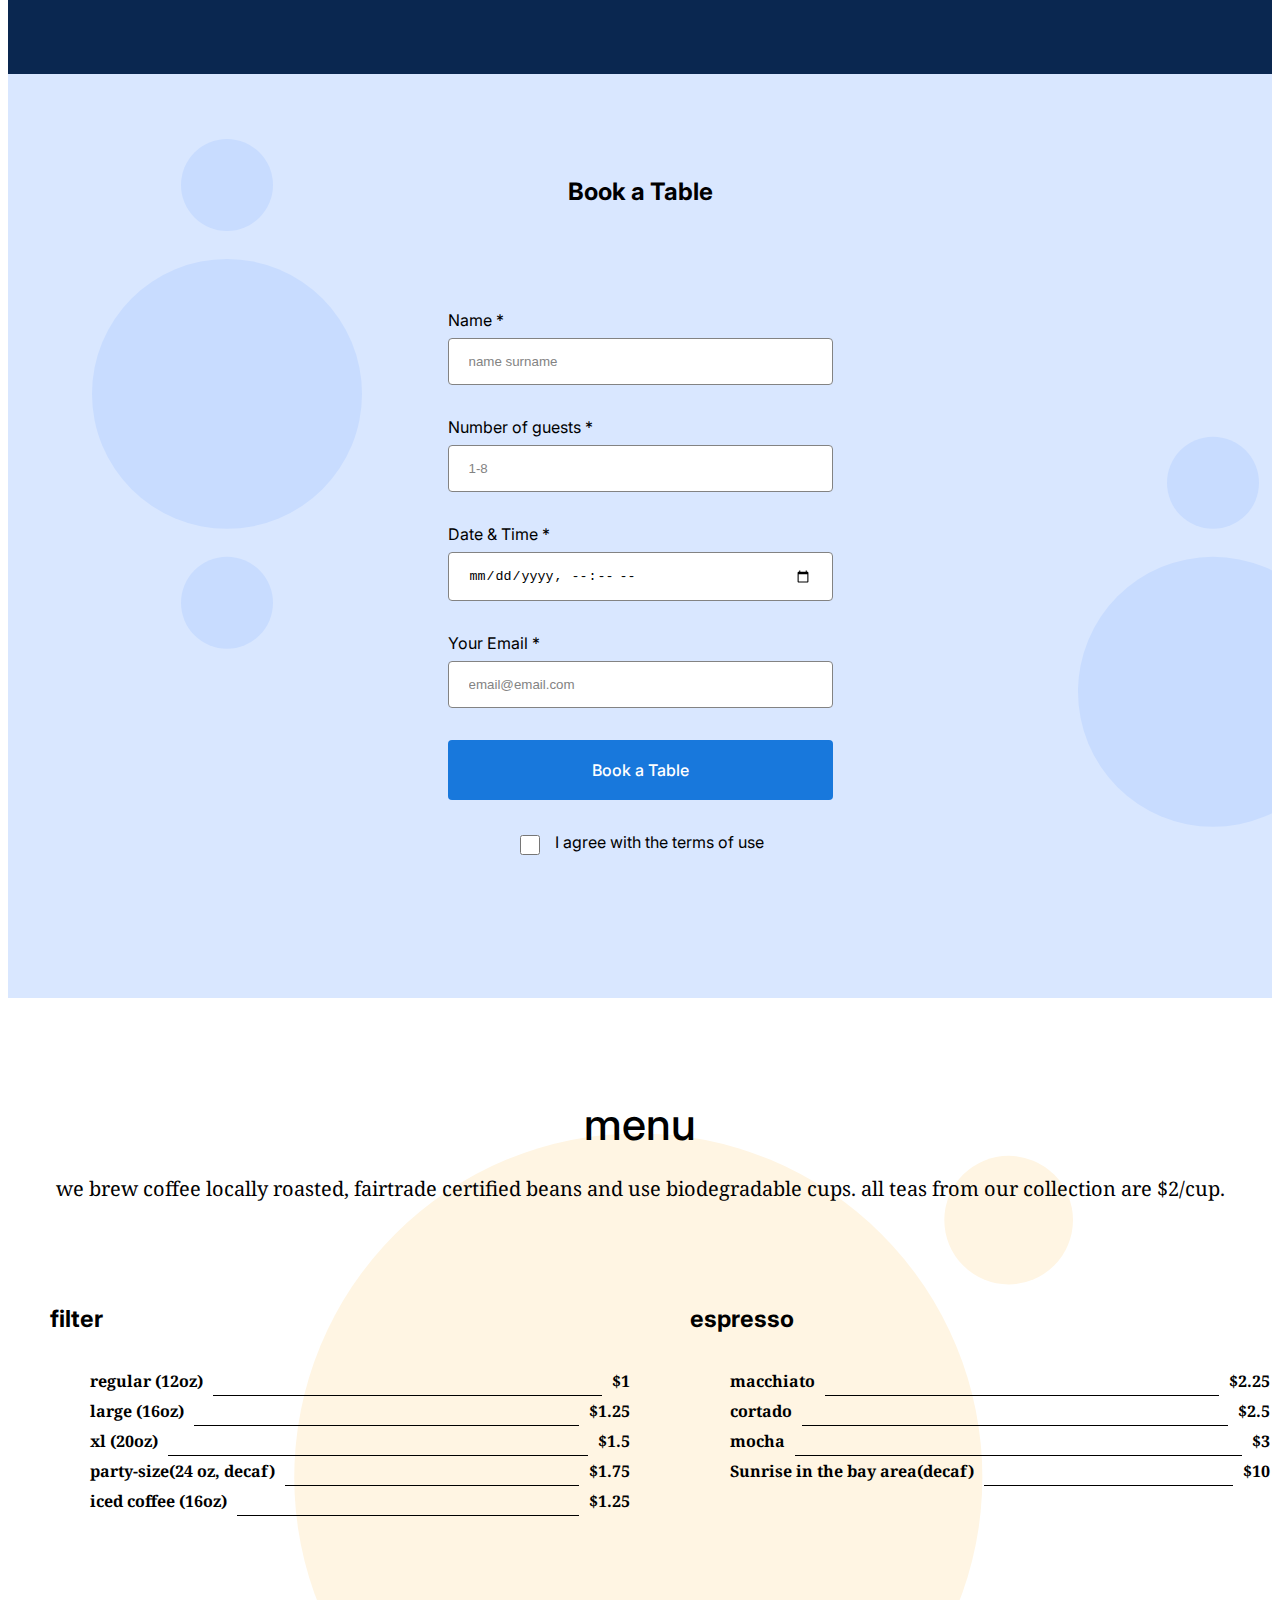
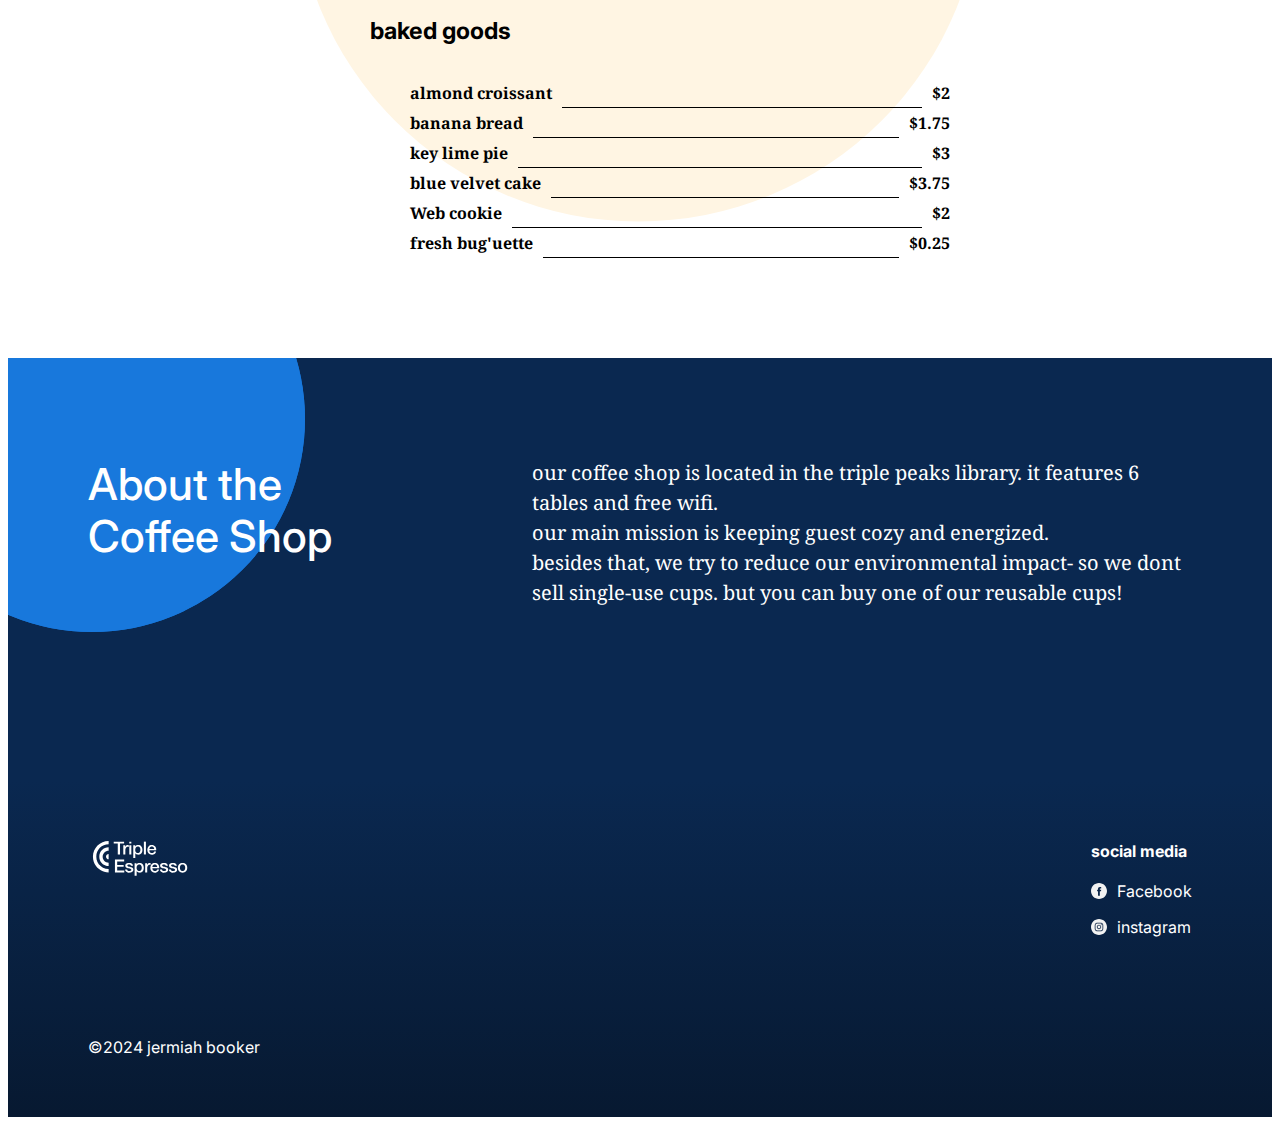
==== commit f353d396: "new update" ====
--- a/index.html
+++ b/index.html
@@ -1,191 +1,315 @@
 <!DOCTYPE html>
 <html lang="en">
-<head>
-    <meta charset="UTF-8">
-    <meta name="viewport" content="width=device-width, initial-scale=1.0">
+  <head>
+    <meta charset="UTF-8" />
+    <meta name="viewport" content="width=device-width, initial-scale=1.0" />
     <title>Coffee Shop</title>
-    <meta name="author" content="Kevin Loughead"/>
-    <meta name="keywords" content="coffee, specialty coffee, coffee shop, brewing recipes"/>
-    <meta name="description" content="Welcome to our coffee shop! Enjoy specialty coffee and cozy vibes in the Triple Peaks Library."/>
+    <meta name="author" content="Kevin Loughead" />
+    <meta
+      name="keywords"
+      content="coffee, specialty coffee, coffee shop, brewing recipes"
+    />
+    <meta
+      name="description"
+      content="Welcome to our coffee shop! Enjoy specialty coffee and cozy vibes in the Triple Peaks Library."
+    />
     <link rel="stylesheet" href="./pages/index.css" />
     <link rel="shortcut icon" href="favicon.ico" type="image/x-icon" />
-    <link rel="preconnect" href="https://fonts.googleapis.com">
-    <link rel="preconnect" href="https://fonts.gstatic.com" crossorigin>
-    <link href="https://fonts.googleapis.com/css2?family=Inter:ital,opsz,wght@0,14..32,100..900;1,14..32,100..900&family=Noto+Serif:ital,wght@0,100..900;1,100..900&display=swap" rel="stylesheet">
+    <link rel="preconnect" href="https://fonts.googleapis.com" />
+    <link rel="preconnect" href="https://fonts.gstatic.com" crossorigin />
+    <link
+      href="https://fonts.googleapis.com/css2?family=Inter:ital,opsz,wght@0,14..32,100..900;1,14..32,100..900&family=Noto+Serif:ital,wght@0,100..900;1,100..900&display=swap"
+      rel="stylesheet"
+    />
     <style>
-        .reservation__title {
-            font-weight: 700; /* Example value, adjust according to the brief */
-            font-size: 24px; /* Example value, adjust according to the brief */
-            line-height: 1.5; /* Example value, adjust according to the brief */
-        }
+      .reservation__title {
+        font-weight: 700; /* Example value, adjust according to the brief */
+        font-size: 24px; /* Example value, adjust according to the brief */
+        line-height: 1.5; /* Example value, adjust according to the brief */
+      }
     </style>
-</head>
-<body>
-<div class="page">
-    <header class="header">
+  </head>
+  <body>
+    <div class="page">
+      <header class="header">
         <nav class="nav">
-            <img src="./images/logo_coffeeshop_dark.svg" alt="Coffee Shop Logo" class="nav__logo" />
-            <ul class="nav__links">
-                <li>
-                    <a href="#recipes" class="nav__link">Recipes</a>
-                <li>
-                    <a href="#reservation" class="nav__link">Book a Table</a>
-                <li>
-                    <a href="#menu" class="nav__link">Menu</a>
-                <li>
-                    <a href="#contacts" class="nav__link">Contacts</a>
-                </li>    
-            </ul>
+          <img
+            src="./images/logo_coffeeshop_dark.svg"
+            alt="Coffee Shop Logo"
+            class="nav__logo"
+          />
+          <ul class="nav__links">
+            <li>
+              <a href="#recipes" class="nav__link">Recipes</a>
+            </li>
+
+            <li>
+              <a href="#reservation" class="nav__link">Book a Table</a>
+            </li>
+
+            <li>
+              <a href="#menu" class="nav__link">Menu</a>
+            </li>
+
+            <li>
+              <a href="#contacts" class="nav__link">Contacts</a>
+            </li>
+          </ul>
         </nav>
         <h1 class="header__title">
-            <span class="header__span-accent">Specialty  coffee </span>in the Triple Peaks Library
+          <span class="header__span-accent">Specialty coffee </span>in the
+          Triple Peaks Library
         </h1>
         <p class="header__description">
-            Welcome to our study zone! We've got the coffee to energize you and the cozy vibes to help you get creative.
+          Welcome to our study zone! We've got the coffee to energize you and
+          the cozy vibes to help you get creative.
         </p>
-        <img src="/images/inside_coffee_shop.png" alt="Inside Coffee Shop Illustration" class="header__image" />
+        <img
+          src="/images/inside_coffee_shop.png"
+          alt="Inside Coffee Shop Illustration"
+          class="header__image"
+        />
         <div class="header__footer">
-            <div>
-                <p class="header__paragraph">Hours:</p>
-                <p class="header__paragraph">Monday-Friday (10:00-19:00)</p>
-                <p class="header__paragraph">Saturday-Sunday (11:00-18:00)</p>
-            </div>
-            <p class="header__paragraph">200 Success Avenue, The Town of Triple Peaks</p>
+          <div>
+            <p class="header__paragraph">Hours:</p>
+            <p class="header__paragraph">Monday-Friday (10:00-19:00)</p>
+            <p class="header__paragraph">Saturday-Sunday (11:00-18:00)</p>
+          </div>
+          <p class="header__paragraph">
+            200 Success Avenue, The Town of Triple Peaks
+          </p>
         </div>
-    </header>
-    <main class="content">
+      </header>
+      <main class="content">
         <section id="recipes" class="recipes">
-            <h2 class="recipes__title">Recipes</h2>
-            <h3 class="recipes__subtitle">Check out some recipes we collected for your home-brewing convenience:</h3>
-            <div class="recipes__videos">
-                <ul class="recipes__iframe">
-                    <li>
-                        <iframe class="recipes__iframe" width="560" height="315" src="https://www.youtube.com/embed/st571DYYTR8?si=Pm5kc0AmyGCPvaDf" title="YouTube video player" allow="accelerometer; autoplay; clipboard-write; encrypted-media; gyroscope; picture-in-picture; web-share" referrerpolicy="strict-origin-when-cross-origin" allowfullscreen></iframe>
-                        <span>Aeropress recipe</span> <span>~5 min</span>
-                    </li>
-                    <li>
-                        <iframe class="recipes__iframe" width="560" height="315" src="https://www.youtube.com/embed/j6VlT_jUVPc?si=SZGwbe-xRe-7M_t1" title="YouTube video player" allow="accelerometer; autoplay; clipboard-write; encrypted-media; gyroscope; picture-in-picture; web-share" referrerpolicy="strict-origin-when-cross-origin" allowfullscreen></iframe>
-                        <span>French press recipe</span> <span>~15 min</span>
-                    </li>
-                </ul>
-            </div>
+          <h2 class="recipes__title">Recipes</h2>
+          <h3 class="recipes__subtitle">
+            Check out some recipes we collected for your home-brewing
+            convenience:
+          </h3>
+          <div class="recipes__videos">
+            <ul class="recipes__iframe">
+              <li>
+                <iframe
+                  class="recipes__iframe"
+                  width="560"
+                  height="315"
+                  src="https://www.youtube.com/embed/st571DYYTR8?si=Pm5kc0AmyGCPvaDf"
+                  title="YouTube video player"
+                  allow="accelerometer; autoplay; clipboard-write; encrypted-media; gyroscope; picture-in-picture; web-share"
+                  referrerpolicy="strict-origin-when-cross-origin"
+                  allowfullscreen
+                ></iframe>
+                <span>Aeropress recipe</span> <span>~5 min</span>
+              </li>
+              <li>
+                <iframe
+                  class="recipes__iframe"
+                  width="560"
+                  height="315"
+                  src="https://www.youtube.com/embed/j6VlT_jUVPc?si=SZGwbe-xRe-7M_t1"
+                  title="YouTube video player"
+                  allow="accelerometer; autoplay; clipboard-write; encrypted-media; gyroscope; picture-in-picture; web-share"
+                  referrerpolicy="strict-origin-when-cross-origin"
+                  allowfullscreen
+                ></iframe>
+                <span>French press recipe</span> <span>~15 min</span>
+              </li>
+            </ul>
+          </div>
         </section>
-        <section  class="reservation">
-            <h2 class="reservation__title">Book a Table</h2>
-            <form class="reservation__form form">
-                <fieldset class="reservation__fieldset">  
-                    <label for="name-input" class="reservation__label">
-                        Name *
-                        <input required type="text" class="reservation__input" id="name-input" placeholder="name surname" />
-                    </label>
-                    <label for="guests-input" class="reservation__label">
-                        Number of guests *
-                        <input required type="number" class="reservation__input" id="guests-input" min="1" max="8" placeholder="1-8"/> 
-                    </label>
-                    <label for="datetime-input" class="reservation__label">
-                        Date & Time *
-                        <input required type="datetime-local" class="reservation__input" id="datetime-input"/>
-                    </label>
-                    <label for="email-input" class="reservation__label">
-                        Your Email *
-                        <input required type="email" class="reservation__input" id="email-input" placeholder="email@email.com"/>
-                    </label>
-                </fieldset>
-                <button class="reservation__button">Book a Table</button>
-                <label for="terms-checkbox" class="reservation__label reservation__label_type_checkbox">
-                    <input class="reservation__checkbox" type="checkbox" id="terms-checkbox" required />
-                    I agree with the terms of use
-                </label>
-            </form>
+        <section class="reservation">
+          <h2 class="reservation__title">Book a Table</h2>
+          <form class="reservation__form form">
+            <fieldset class="form__fieldset">
+              <label for="name-input" class="form__label">
+                Name *
+                <input
+                  required
+                  type="text"
+                  class="form__input"
+                  id="name-input"
+                  placeholder="name surname"
+                />
+              </label>
+              <label for="guests-input" class="form__label ">
+                Number of guests *
+                <input
+                  required
+                  type="number"
+                  class="form__input"
+                  id="guests-input"
+                  min="1"
+                  max="8"
+                  placeholder="1-8"
+                />
+              </label>
+              <label for="datetime-input" class="form__label ">
+                Date & Time *
+                <input
+                  required
+                  type="datetime-local"
+                  class="form__input"
+                  id="datetime-input"
+                />
+              </label>
+              <label for="email-input" class="__label ">
+                Your Email *
+                <input
+                  required
+                  type="email"
+                  class="form__input"
+                  id="email-input"
+                  placeholder="email@email.com"
+                />
+              </label>
+            </fieldset>
+              <button class="form__button">Book a Table</button>
+            </fieldset>
+              <label
+                for="terms-checkbox"
+                class="form__label form__label_type_checkbox"
+              >
+                <input
+                  class="form__checkbox"
+                  type="checkbox"
+                  id="terms-checkbox"
+                  required
+                />
+                I agree with the terms of use
+              </label>
+            </fieldset>
+          </form>
         </section>
-        <section class="menu "><h2 class="menu__title">menu</h2>
-            <p class="menu__subtitle">we brew coffee locally roasted, fairtrade certified beans and use biodegradable cups. all teas from our collection are $2/cup.
-            </p>
-            <ul class="menu__cards">
-                <li class="card">
-                    <h3 class="card__title">filter</h3>
-                    <ul class="card __list">
-                     <li class="card__list-item">regular (12oz)<span class="card__list-divider"></span> $1
-                    </li>
-                    <li class="card__list-item">large (16oz)<span class="card__list-divider"></span> $1.25
-                    </li>
-                    <li class="card__list-item">xl (20oz)<span class="card__list-divider"></span> $1.5
-                    </li>
-                    <li class="card__list-item">party-size(24 oz, decaf)<span class="card__list-divider"></span> $1.75
-                    </li>
-                    <li class="card__list-item">iced coffee (16oz)<span class="card__list-divider"></span> $1.25
-                    </li>   
-                </ul>
-              </li>
-                <li class="card">
-                    <h3 class="card__title">espresso</h3>
-                    <ul class="card __list">
-                    <li class="card__list-item">macchiato <span class="card__list-divider"></span> $2.25
-                    </li>
-                    <li class="card__list-item">cortado <span class="card__list-divider"></span> $2.5
-                    </li>
-                    <li class="card__list-item">mocha <span class="card__list-divider"></span> $3
-                    </li>
-                    <li class="card__list-item">Sunrise in the bay area(decaf)<span class="card__list-divider"></span> $10
-                    </li>  
-                </ul>
-            </li>
+        <section class="menu">
+          <h2 class="menu__title">menu</h2>
+          <p class="menu__subtitle">
+            we brew coffee locally roasted, fairtrade certified beans and use
+            biodegradable cups. all teas from our collection are $2/cup.
+          </p>
+          <ul class="menu__cards">
             <li class="card">
-                    <h3 class="card__title">baked goods</h3>
-                    <ul class="card __list">
-                    <li class="card__list-item">almond croissant <span class="card__list-divider"></span> $2
-                    </li>
-                    <li class="card__list-item">banana bread <span class="card__list-divider"></span> $1.75
-                    </li>
-                    <li class="card__list-item">key lime pie <span class="card__list-divider"></span> $3
-                    </li>
-                    <li class="card__list-item">blue velvet cake<span class="card__list-divider"></span>$3.75
-                    </li> 
-                    <li class="card__list-item">Web cookie<span class="card__list-divider"></span>$2
-                    </li> 
-                    <li class="card__list-item">fresh bug'uette<span class="card__list-divider"></span>$0.25
-                      </li>   
-                    </ul>        
-                </li>
-            </ul>
+              <h3 class="card__title">filter</h3>
+              <ul class="card __list">
+                <li class="card__list-item">
+                  regular (12oz)<span class="card__list-divider"></span> $1
+                </li>
+                <li class="card__list-item">
+                  large (16oz)<span class="card__list-divider"></span> $1.25
+                </li>
+                <li class="card__list-item">
+                  xl (20oz)<span class="card__list-divider"></span> $1.5
+                </li>
+                <li class="card__list-item">
+                  party-size(24 oz, decaf)<span
+                    class="card__list-divider"
+                  ></span>
+                  $1.75
+                </li>
+                <li class="card__list-item">
+                  iced coffee (16oz)<span class="card__list-divider"></span>
+                  $1.25
+                </li>
+              </ul>
+            </li>
+            <li class="card">
+              <h3 class="card__title">espresso</h3>
+              <ul class="card __list">
+                <li class="card__list-item">
+                  macchiato <span class="card__list-divider"></span> $2.25
+                </li>
+                <li class="card__list-item">
+                  cortado <span class="card__list-divider"></span> $2.5
+                </li>
+                <li class="card__list-item">
+                  mocha <span class="card__list-divider"></span> $3
+                </li>
+                <li class="card__list-item">
+                  Sunrise in the bay area(decaf)<span
+                    class="card__list-divider"
+                  ></span>
+                  $10
+                </li>
+              </ul>
+            </li>
+            <li class="card">
+              <h3 class="card__title">baked goods</h3>
+              <ul class="card __list">
+                <li class="card__list-item">
+                  almond croissant <span class="card__list-divider"></span> $2
+                </li>
+                <li class="card__list-item">
+                  banana bread <span class="card__list-divider"></span> $1.75
+                </li>
+                <li class="card__list-item">
+                  key lime pie <span class="card__list-divider"></span> $3
+                </li>
+                <li class="card__list-item">
+                  blue velvet cake<span class="card__list-divider"></span>$3.75
+                </li>
+                <li class="card__list-item">
+                  Web cookie<span class="card__list-divider"></span>$2
+                </li>
+                <li class="card__list-item">
+                  fresh bug'uette<span class="card__list-divider"></span>$0.25
+                </li>
+              </ul>
+            </li>
+          </ul>
         </section>
         <section class="about">
-            <h2 class="about__title">About the Coffee Shop</h2>
-            <div class="about__content">
+          <h2 class="about__title">About the Coffee Shop</h2>
+          <div class="about__content">
             <p class="about__paragraph">
-                our coffee shop is located in the triple peaks library. it
-                features 6 tables and free wifi.
+              our coffee shop is located in the triple peaks library. it
+              features 6 tables and free wifi.
             </p>
             <p class="about__paragraph">
-               our main mission is keeping guest cozy and energized.
+              our main mission is keeping guest cozy and energized.
             </p>
             <p class="about__paragraph">
-               besides that, we try to reduce our environmental impact- so we dont sell single-use cups. but you can buy one of our reusable cups!
+              besides that, we try to reduce our environmental impact- so we
+              dont sell single-use cups. but you can buy one of our reusable
+              cups!
             </p>
-            </div>
-            <div class="about__circle"></div>
-            <div class="about__circle about__circle_animation_blurred"></div>
+          </div>
+          <div class="about__circle"></div>
+          <div class="about__circle about__circle_animation_blurred"></div>
         </section>
-    </main>
-    <footer class="footer">
-    <div class="footer__content">
-    <img src="./images/logo_coffeeshop_light.svg" alt="logo_coffeeshop_light" class="footer__logo"
-    />
-    <div class="footer__column">
-        <h3 class="footer__column-heading">social media</h3>
-        <ul class="footer__list">
-        <li class="footer__list-item">
-         <a href="#" class="footer__social-link"><img src="./images/facebook_white.svg" class="footer__social-icon" alt="facebook icon"/>Facebook</a>
-        </li>
-        <li class="footer__list-item">
-         <a href="#" class="footer__social-link"><img src="./images/instagram_white.svg" class="footer__social-icon" alt="instagram lcon icon"/>instagram</a>
-        </li>
-    </ul>
- </div>
-</div>
-<p class="footer__copyright">&copy;2024 jermiah booker</p>
-</footer>
-</div>
-</body>
+      </main>
+      <footer class="footer">
+        <div class="footer__content">
+          <img
+            src="./images/logo_coffeeshop_light.svg"
+            alt="logo_coffeeshop_light"
+            class="footer__logo"
+          />
+          <div class="footer__column">
+            <h3 class="footer__column-heading">social media</h3>
+            <ul class="footer__list">
+              <li class="footer__list-item">
+                <a href="#" class="footer__social-link"
+                  ><img
+                    src="./images/facebook_white.svg"
+                    class="footer__social-icon"
+                    alt="facebook icon"
+                  />Facebook</a
+                >
+              </li>
+              <li class="footer__list-item">
+                <a href="#" class="footer__social-link"
+                  ><img
+                    src="./images/instagram_white.svg"
+                    class="footer__social-icon"
+                    alt="instagram lcon icon"
+                  />instagram</a
+                >
+              </li>
+            </ul>
+          </div>
+        </div>
+        <p class="footer__copyright">&copy;2024 jermiah booker</p>
+      </footer>
+    </div>
+  </body>
 </html>
-
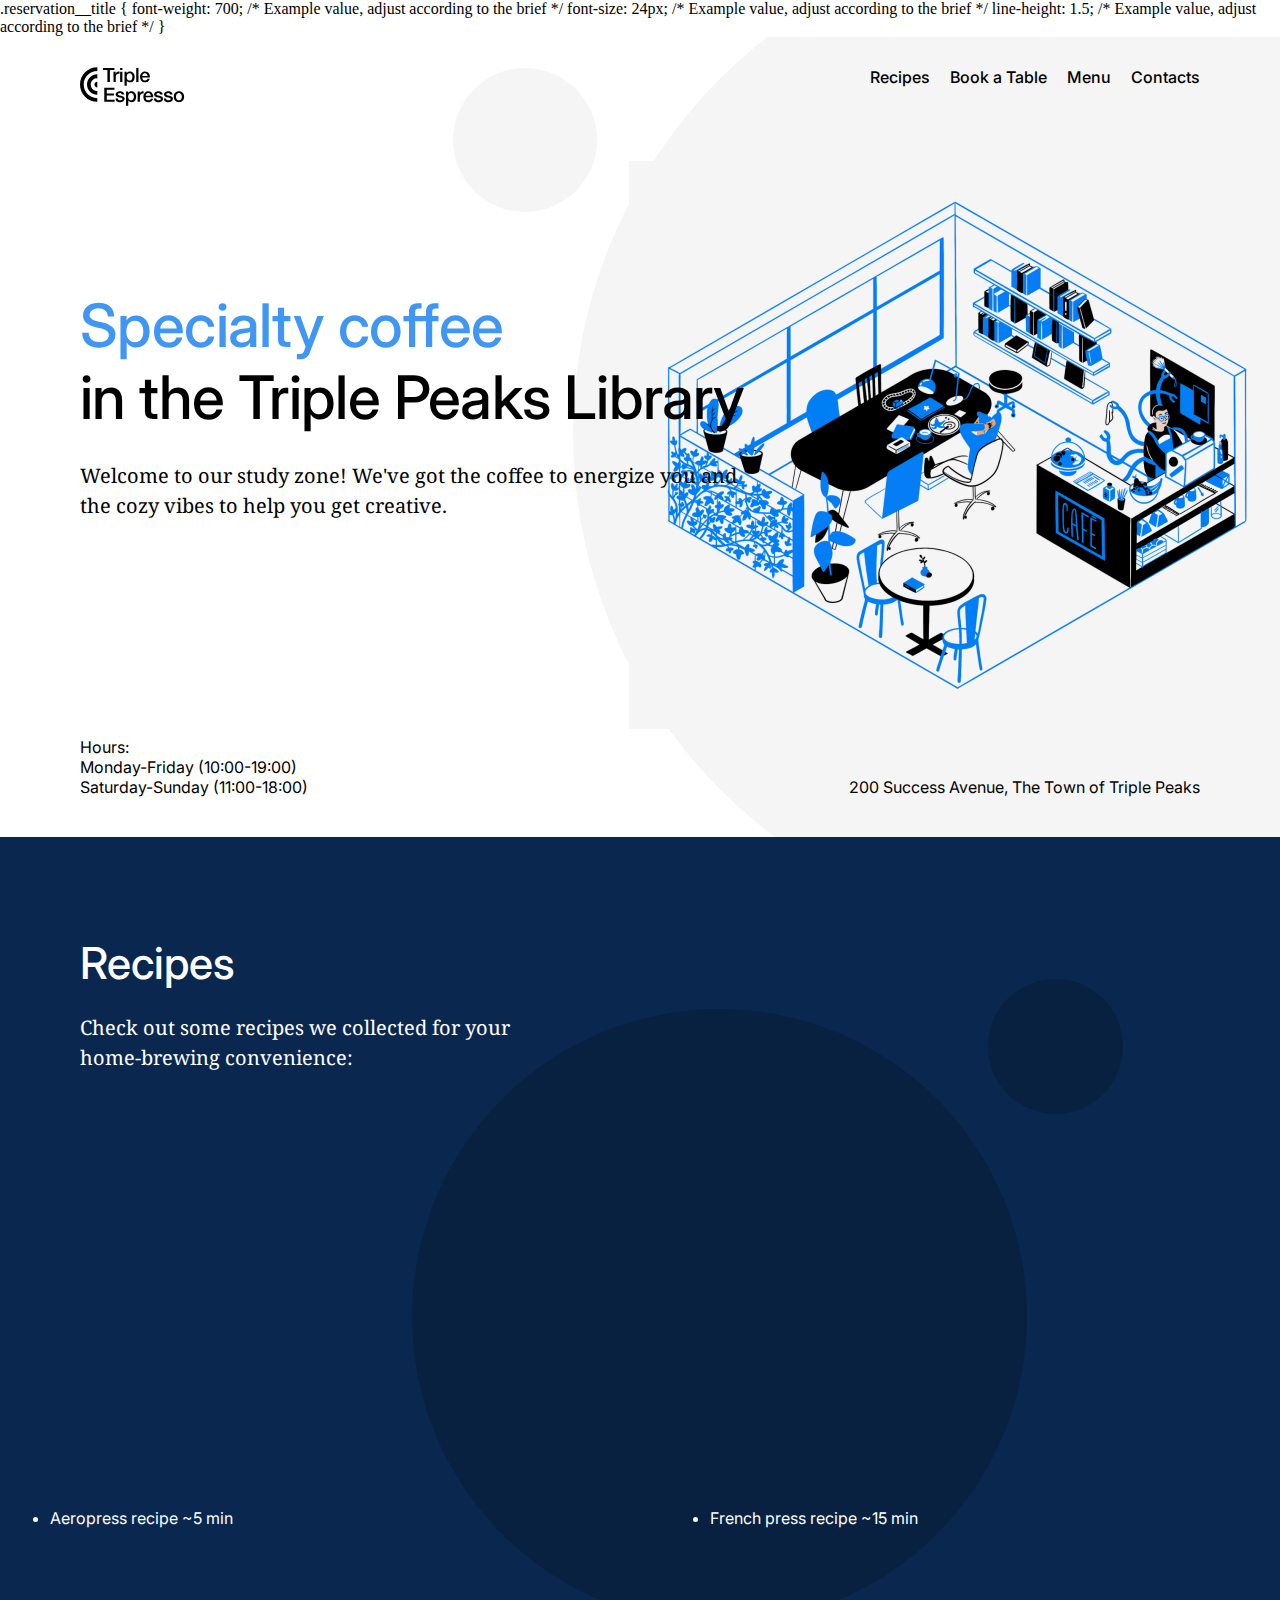
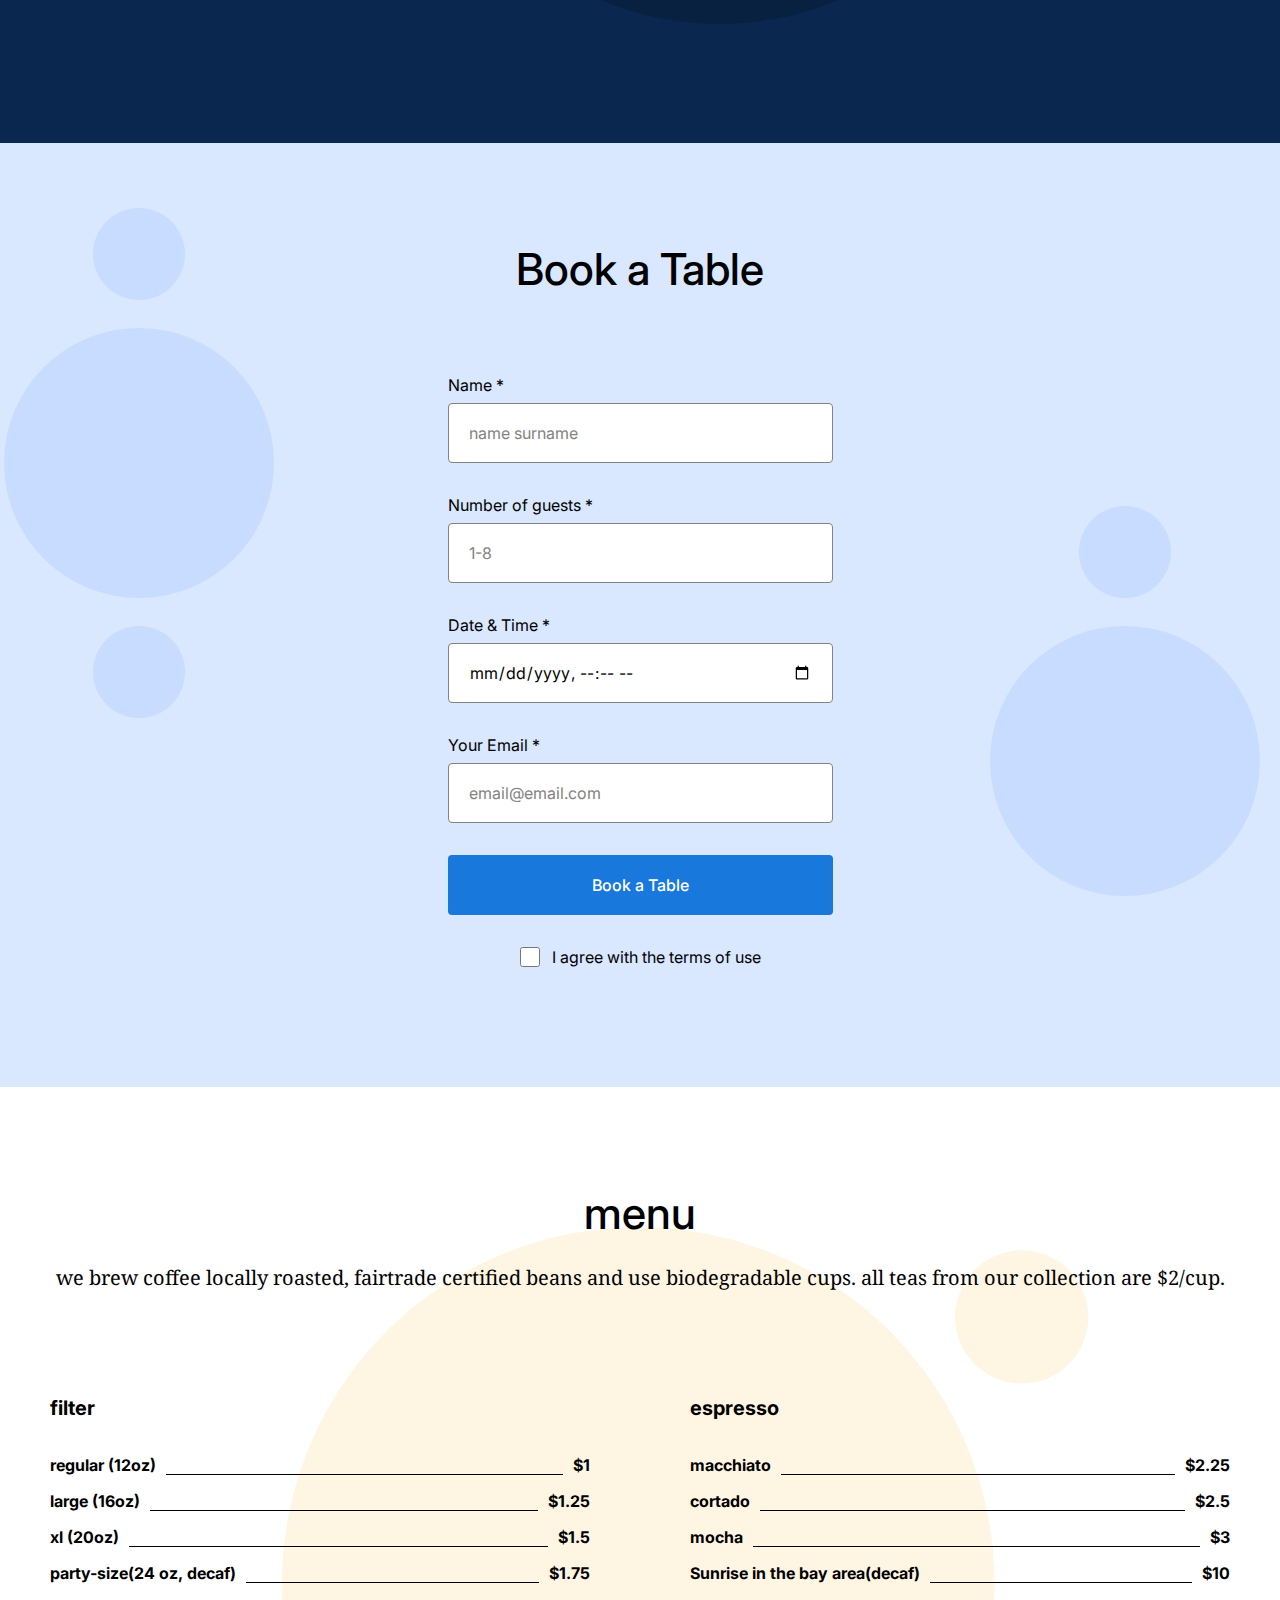
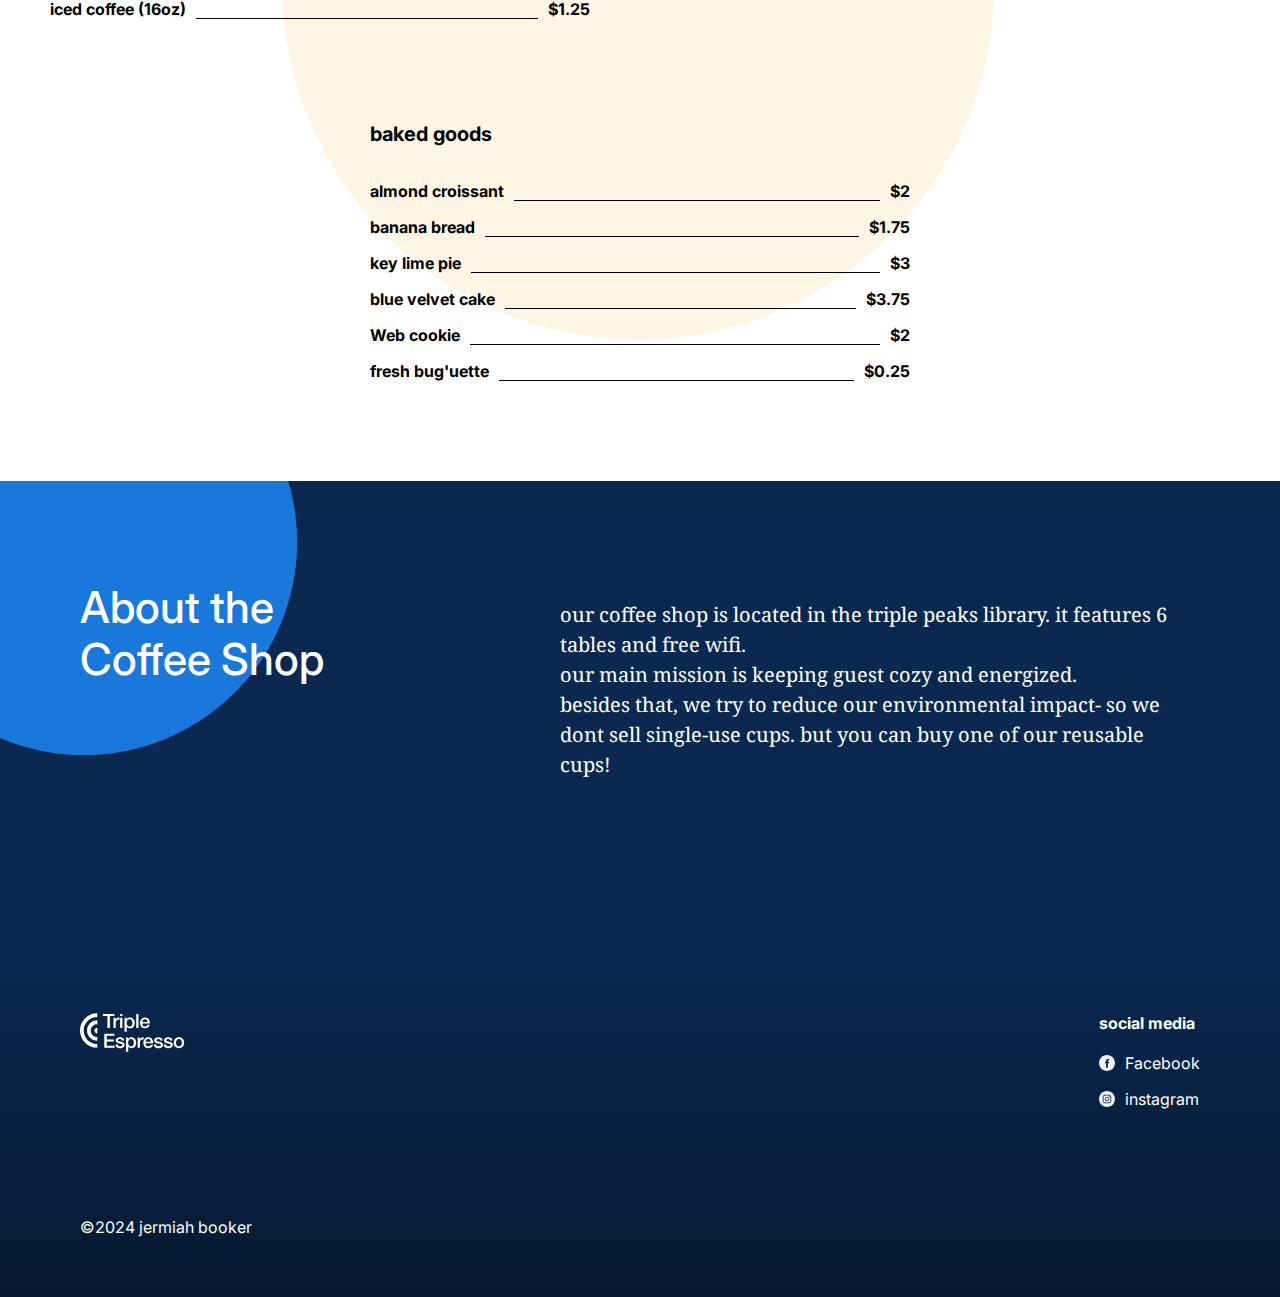
==== commit 5f9150f5: "new update" ====
--- a/index.html
+++ b/index.html
@@ -21,7 +21,6 @@
       href="https://fonts.googleapis.com/css2?family=Inter:ital,opsz,wght@0,14..32,100..900;1,14..32,100..900&family=Noto+Serif:ital,wght@0,100..900;1,100..900&display=swap"
       rel="stylesheet"
     />
-    <style>
       .reservation__title {
         font-weight: 700; /* Example value, adjust according to the brief */
         font-size: 24px; /* Example value, adjust according to the brief */
@@ -65,7 +64,7 @@
           the cozy vibes to help you get creative.
         </p>
         <img
-          src="/images/inside_coffee_shop.png"
+          src="images/inside_coffee_shop.png"
           alt="Inside Coffee Shop Illustration"
           class="header__image"
         />
@@ -83,11 +82,10 @@
       <main class="content">
         <section id="recipes" class="recipes">
           <h2 class="recipes__title">Recipes</h2>
-          <h3 class="recipes__subtitle">
+          <p class="recipes__subtitle">
             Check out some recipes we collected for your home-brewing
             convenience:
-          </h3>
-          <div class="recipes__videos">
+          </p>
             <ul class="recipes__iframe">
               <li>
                 <iframe
@@ -99,7 +97,7 @@
                   allow="accelerometer; autoplay; clipboard-write; encrypted-media; gyroscope; picture-in-picture; web-share"
                   referrerpolicy="strict-origin-when-cross-origin"
                   allowfullscreen
-                ></iframe>
+                ></iframe> <p class="recipes__video-caption"></p>
                 <span>Aeropress recipe</span> <span>~5 min</span>
               </li>
               <li>
@@ -112,11 +110,11 @@
                   allow="accelerometer; autoplay; clipboard-write; encrypted-media; gyroscope; picture-in-picture; web-share"
                   referrerpolicy="strict-origin-when-cross-origin"
                   allowfullscreen
-                ></iframe>
+                ></iframe> <p class="recipes__video-caption"></p>
                 <span>French press recipe</span> <span>~15 min</span>
               </li>
             </ul>
-          </div>
+          </d>
         </section>
         <section class="reservation">
           <h2 class="reservation__title">Book a Table</h2>
@@ -165,7 +163,6 @@
               </label>
             </fieldset>
               <button class="form__button">Book a Table</button>
-            </fieldset>
               <label
                 for="terms-checkbox"
                 class="form__label form__label_type_checkbox"
@@ -190,7 +187,7 @@
           <ul class="menu__cards">
             <li class="card">
               <h3 class="card__title">filter</h3>
-              <ul class="card __list">
+              <ul class="card__list">
                 <li class="card__list-item">
                   regular (12oz)<span class="card__list-divider"></span> $1
                 </li>
@@ -214,7 +211,7 @@
             </li>
             <li class="card">
               <h3 class="card__title">espresso</h3>
-              <ul class="card __list">
+              <ul class="card__list">
                 <li class="card__list-item">
                   macchiato <span class="card__list-divider"></span> $2.25
                 </li>
@@ -234,7 +231,7 @@
             </li>
             <li class="card">
               <h3 class="card__title">baked goods</h3>
-              <ul class="card __list">
+              <ul class="card__list">
                 <li class="card__list-item">
                   almond croissant <span class="card__list-divider"></span> $2
                 </li>
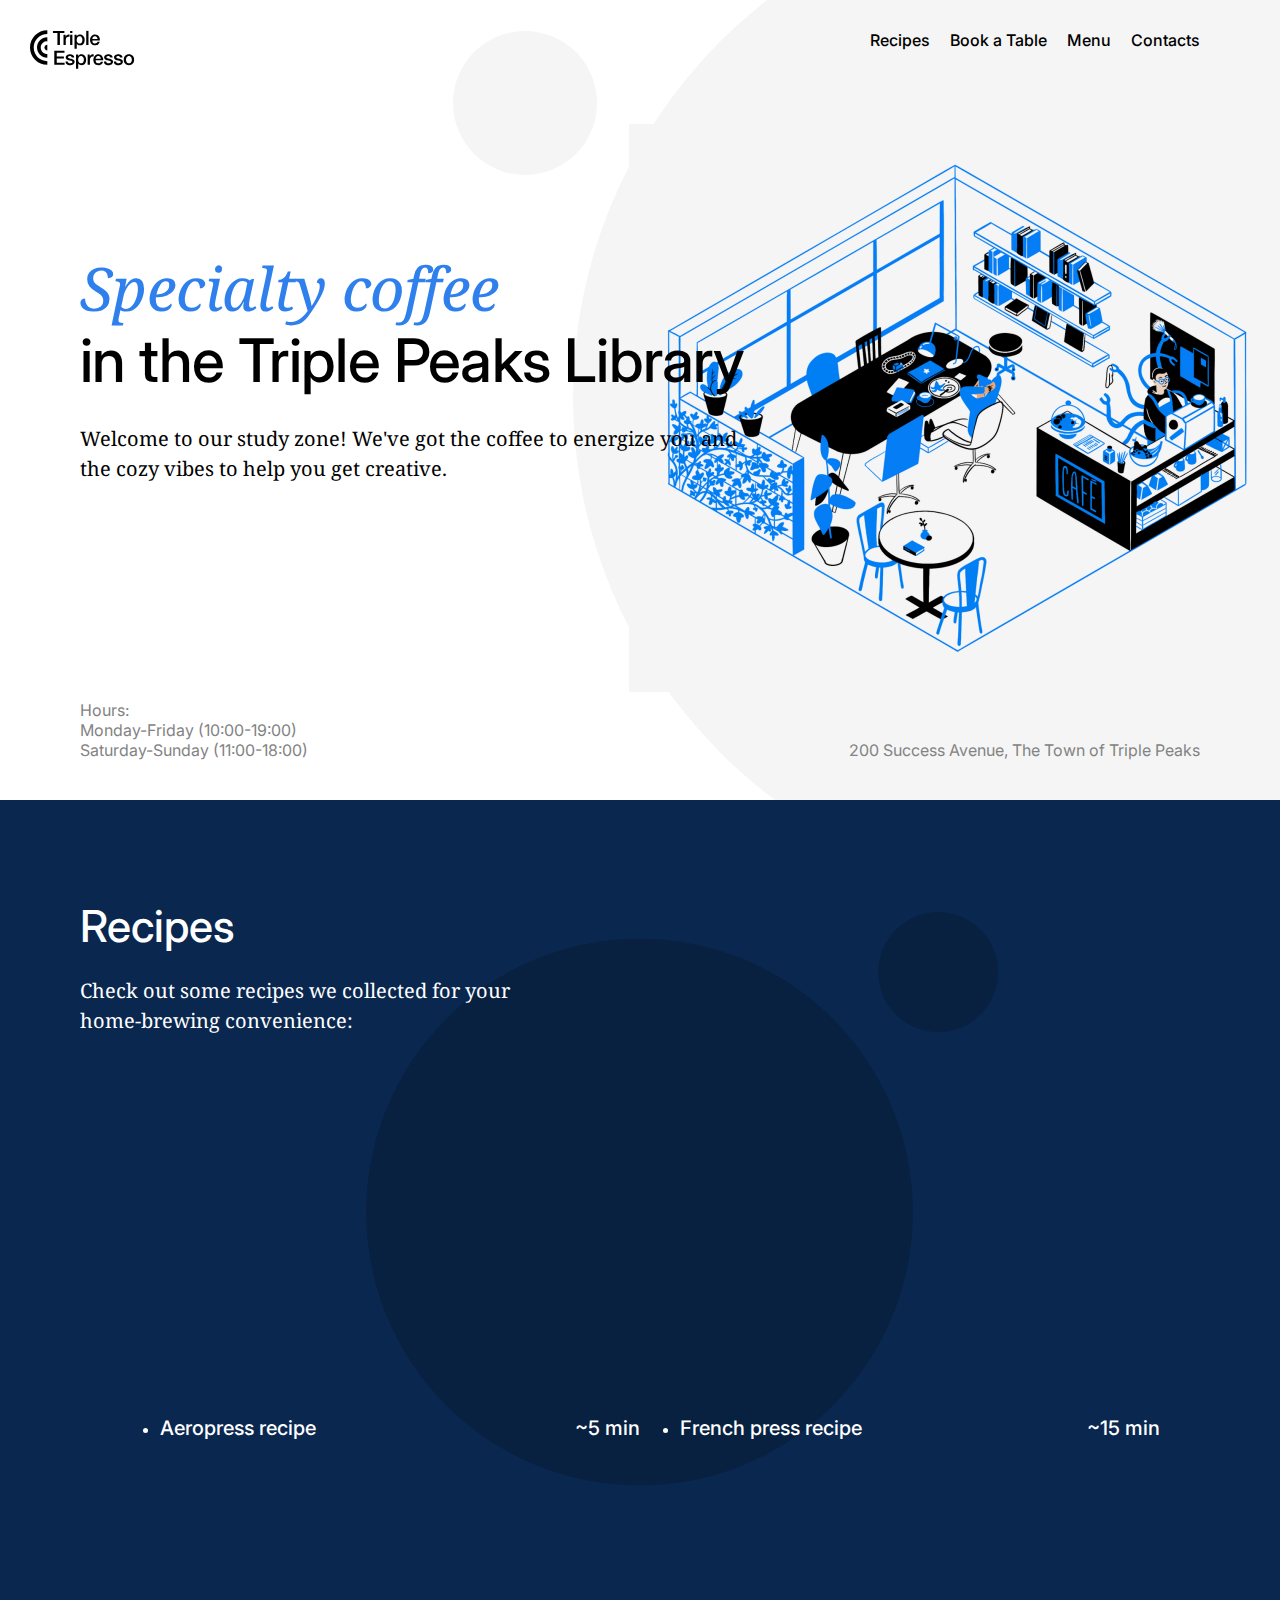
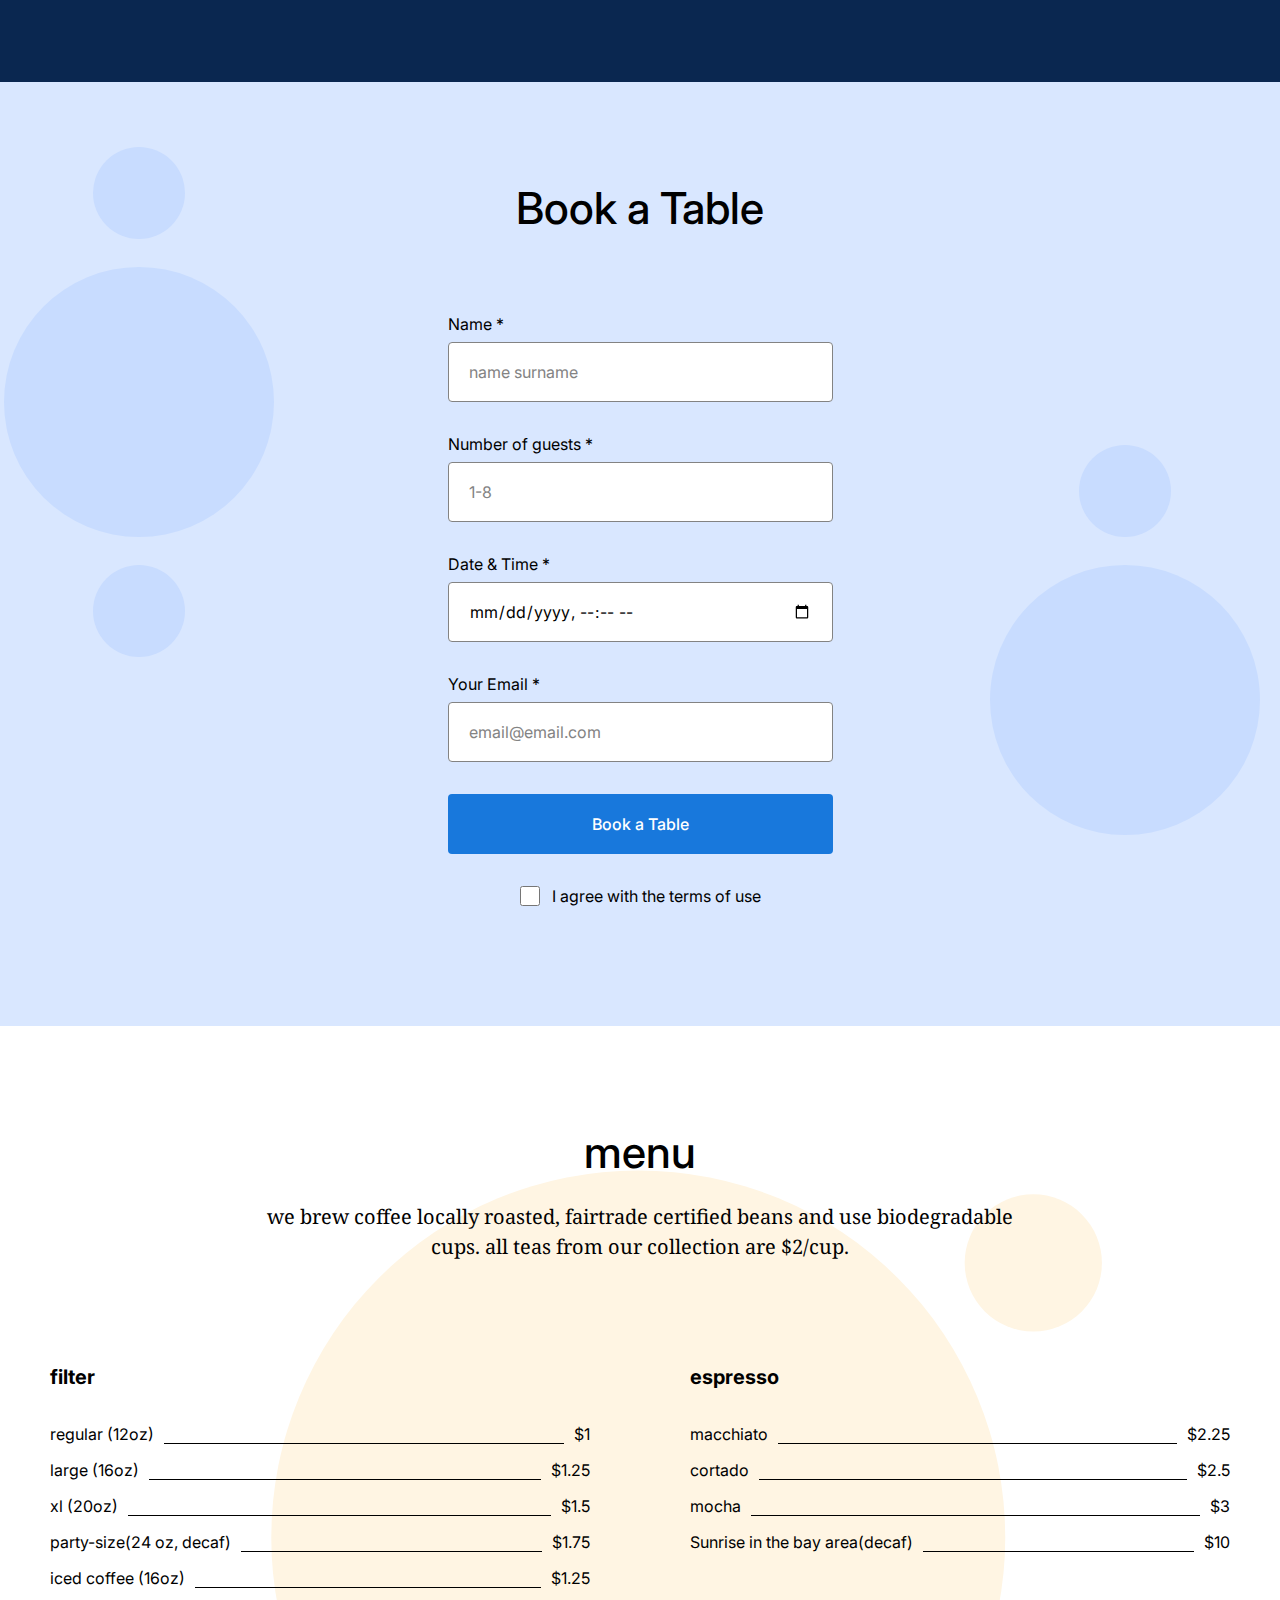
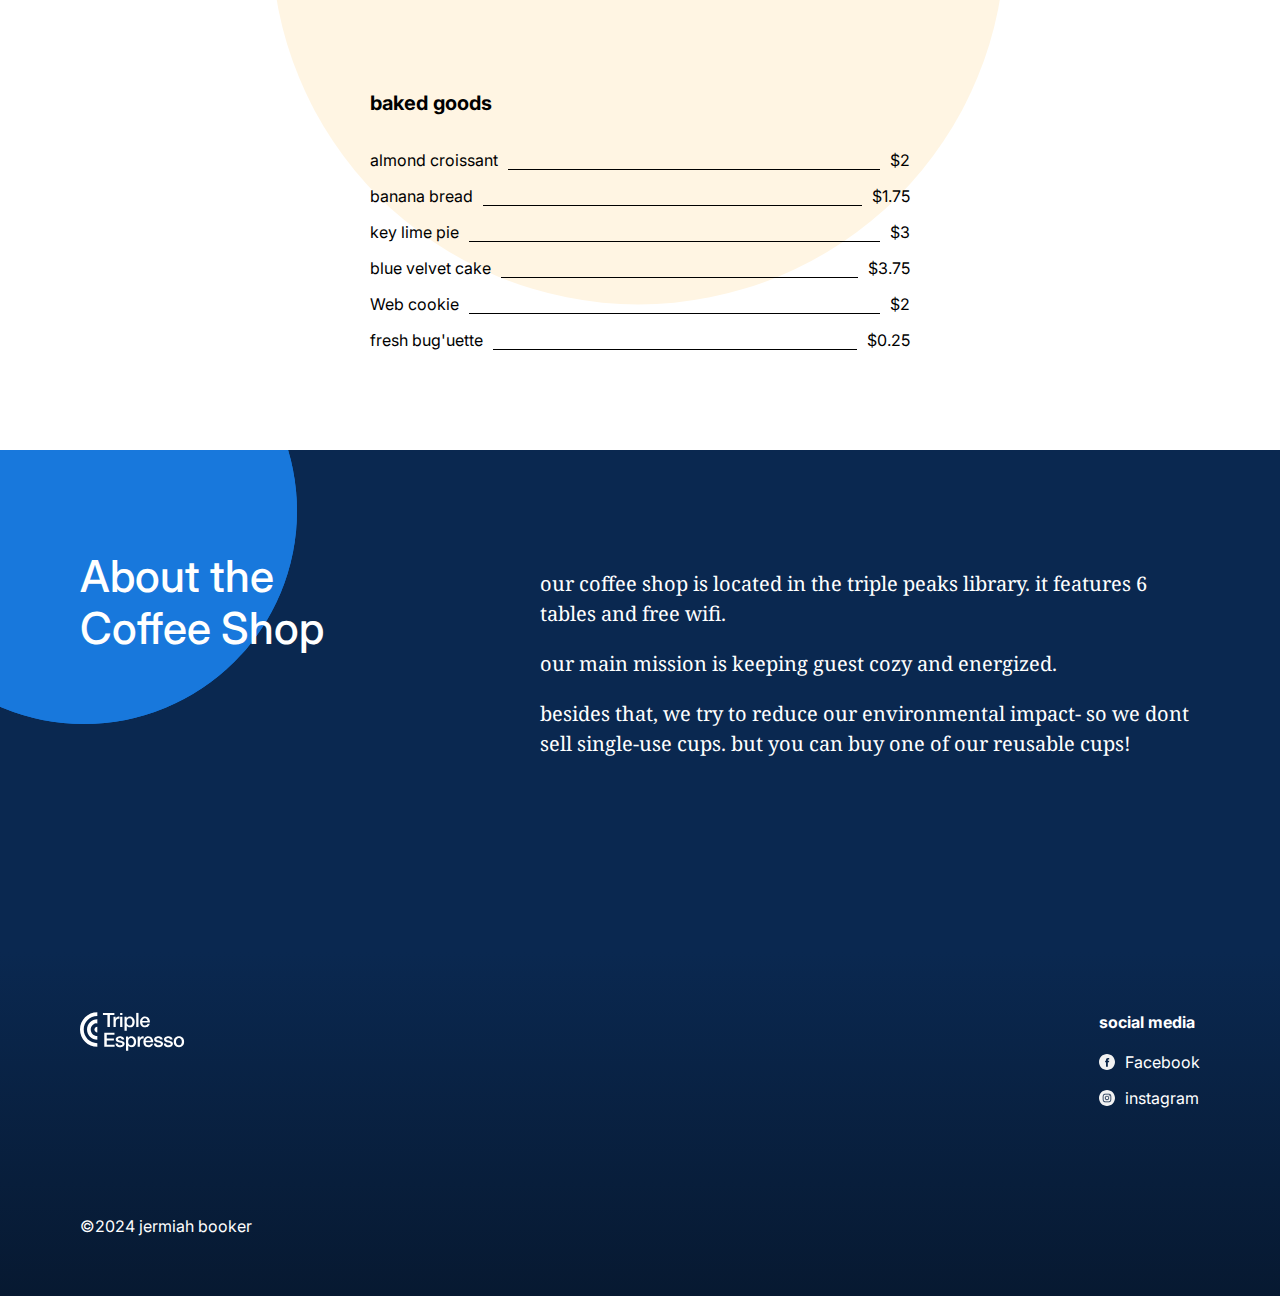
==== commit 46e3f679: "new updates to code" ====
--- a/index.html
+++ b/index.html
@@ -21,11 +21,7 @@
       href="https://fonts.googleapis.com/css2?family=Inter:ital,opsz,wght@0,14..32,100..900;1,14..32,100..900&family=Noto+Serif:ital,wght@0,100..900;1,100..900&display=swap"
       rel="stylesheet"
     />
-      .reservation__title {
-        font-weight: 700; /* Example value, adjust according to the brief */
-        font-size: 24px; /* Example value, adjust according to the brief */
-        line-height: 1.5; /* Example value, adjust according to the brief */
-      }
+
     </style>
   </head>
   <body>
@@ -86,35 +82,33 @@
             Check out some recipes we collected for your home-brewing
             convenience:
           </p>
-            <ul class="recipes__iframe">
+            <ul class="recipes__videos">
               <li>
                 <iframe
-                  class="recipes__iframe"
-                  width="560"
-                  height="315"
+                  class="recipes__videos"
+                  width="480"
+                  height="273"
                   src="https://www.youtube.com/embed/st571DYYTR8?si=Pm5kc0AmyGCPvaDf"
                   title="YouTube video player"
                   allow="accelerometer; autoplay; clipboard-write; encrypted-media; gyroscope; picture-in-picture; web-share"
                   referrerpolicy="strict-origin-when-cross-origin"
                   allowfullscreen
-                ></iframe> <p class="recipes__video-caption"></p>
-                <span>Aeropress recipe</span> <span>~5 min</span>
+                ></iframe> <p class="recipes__video-caption" <span>Aeropress recipe</span> <span>~5 min</span></p>
+                
               </li>
               <li>
                 <iframe
-                  class="recipes__iframe"
-                  width="560"
-                  height="315"
+                  class="recipes__videos"
+                  width="480"
+                  height="273"
                   src="https://www.youtube.com/embed/j6VlT_jUVPc?si=SZGwbe-xRe-7M_t1"
                   title="YouTube video player"
                   allow="accelerometer; autoplay; clipboard-write; encrypted-media; gyroscope; picture-in-picture; web-share"
                   referrerpolicy="strict-origin-when-cross-origin"
                   allowfullscreen
-                ></iframe> <p class="recipes__video-caption"></p>
-                <span>French press recipe</span> <span>~15 min</span>
+                ></iframe> <p class="recipes__video-caption" <span>French press recipe</span>  <span>~15 min</span></p>
               </li>
             </ul>
-          </d>
         </section>
         <section class="reservation">
           <h2 class="reservation__title">Book a Table</h2>
@@ -161,7 +155,6 @@
                   placeholder="email@email.com"
                 />
               </label>
-            </fieldset>
               <button class="form__button">Book a Table</button>
               <label
                 for="terms-checkbox"
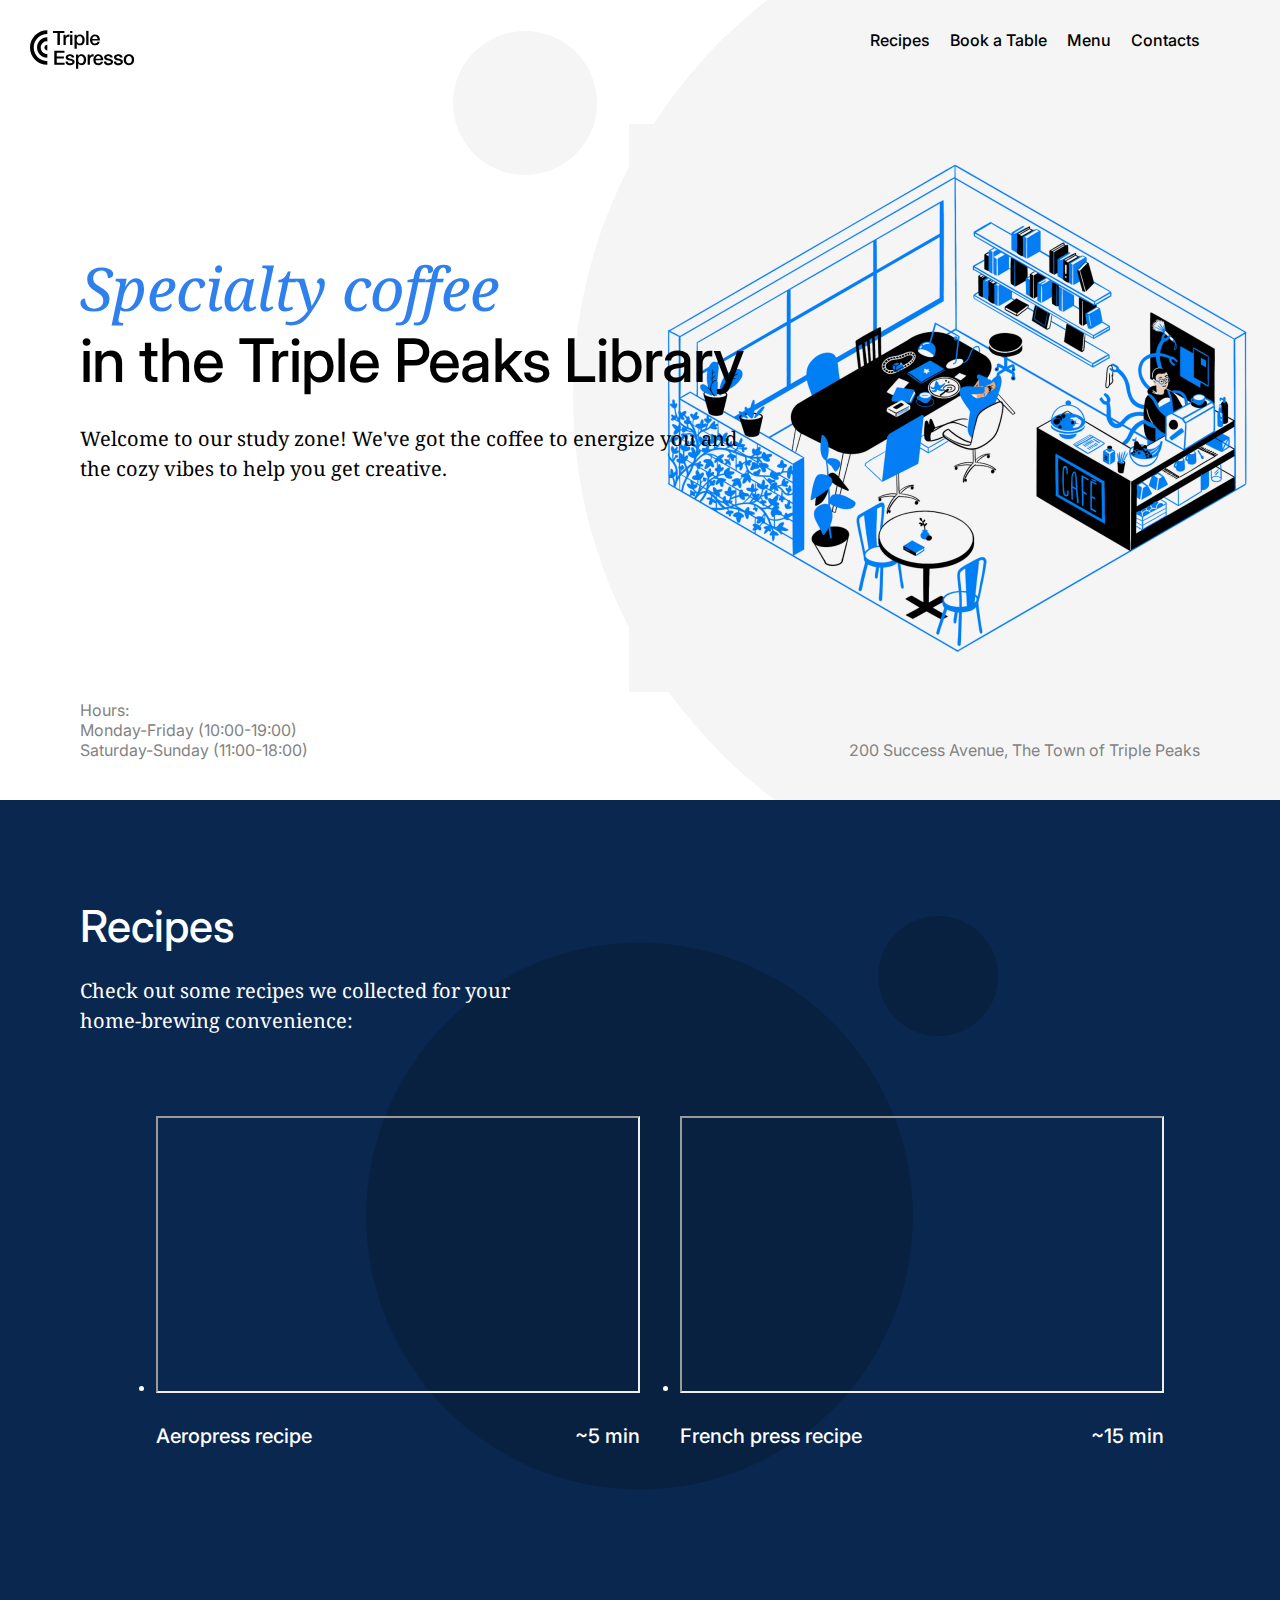
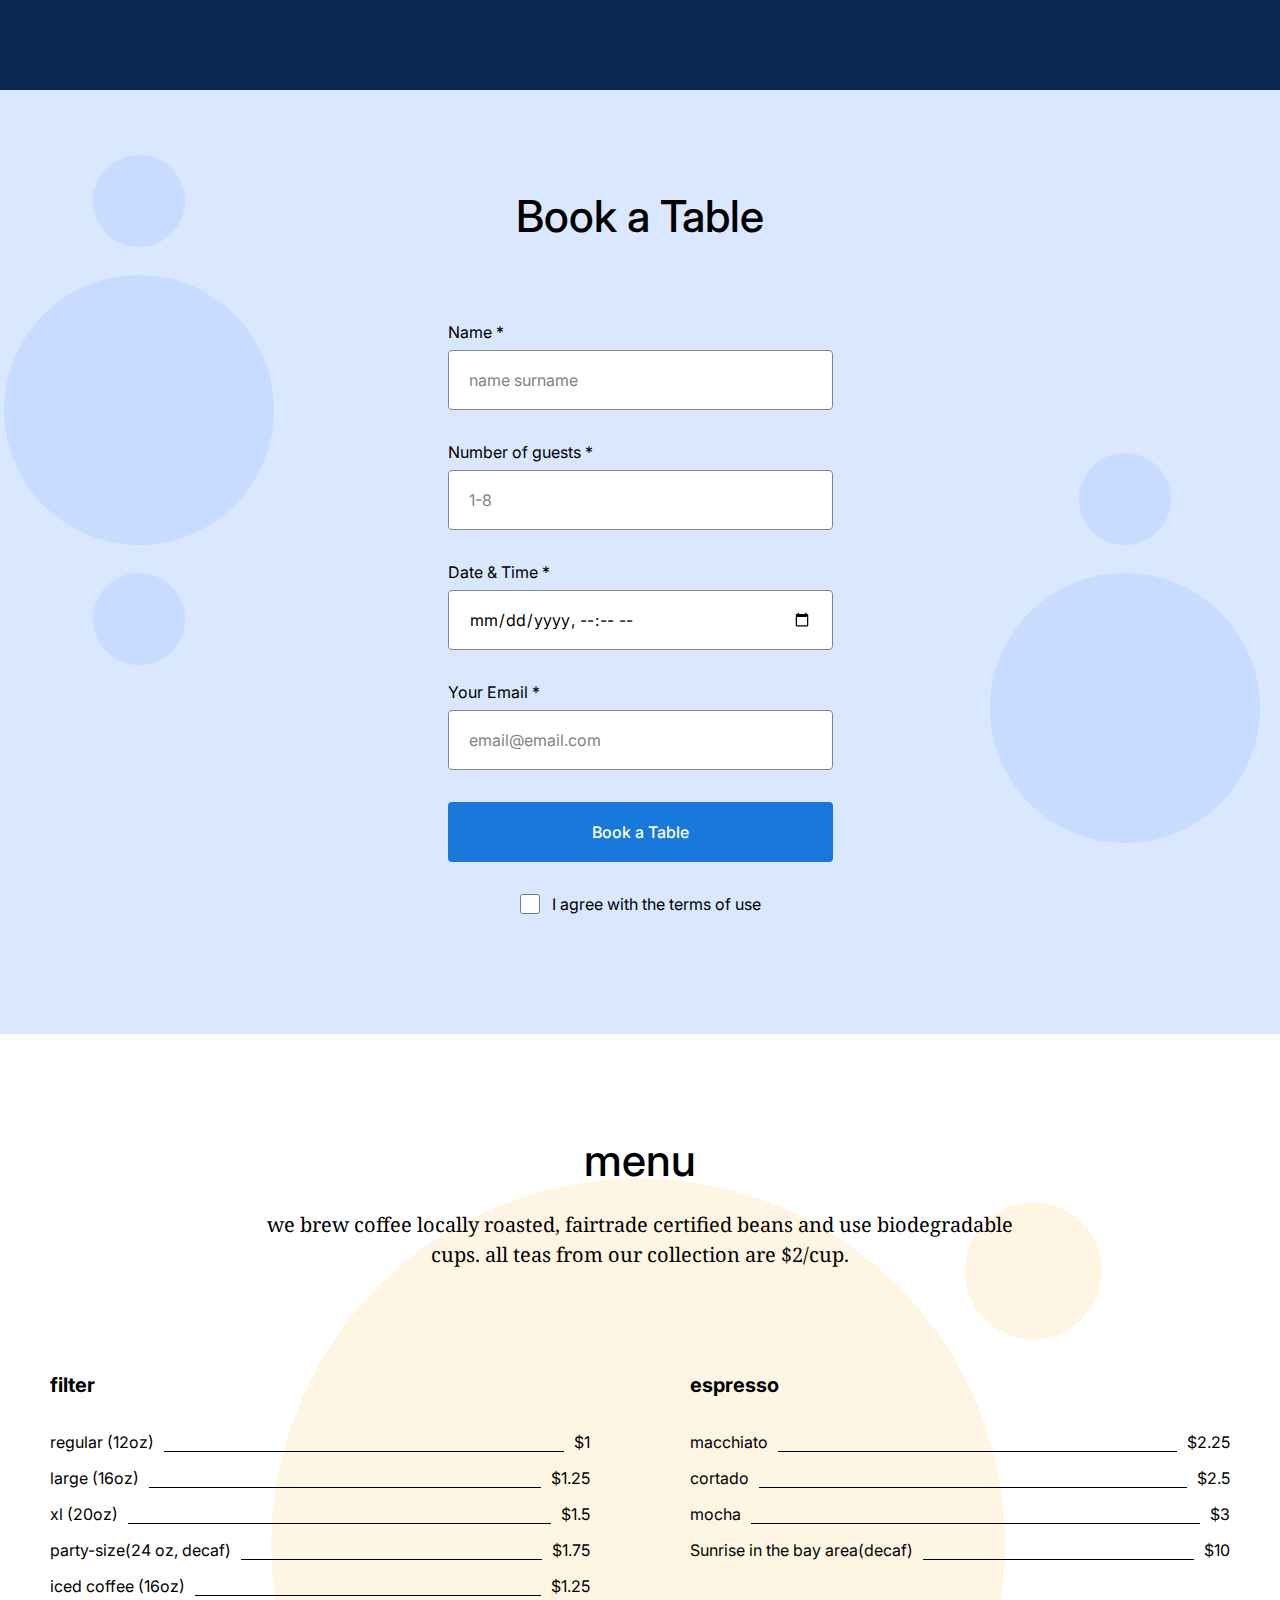
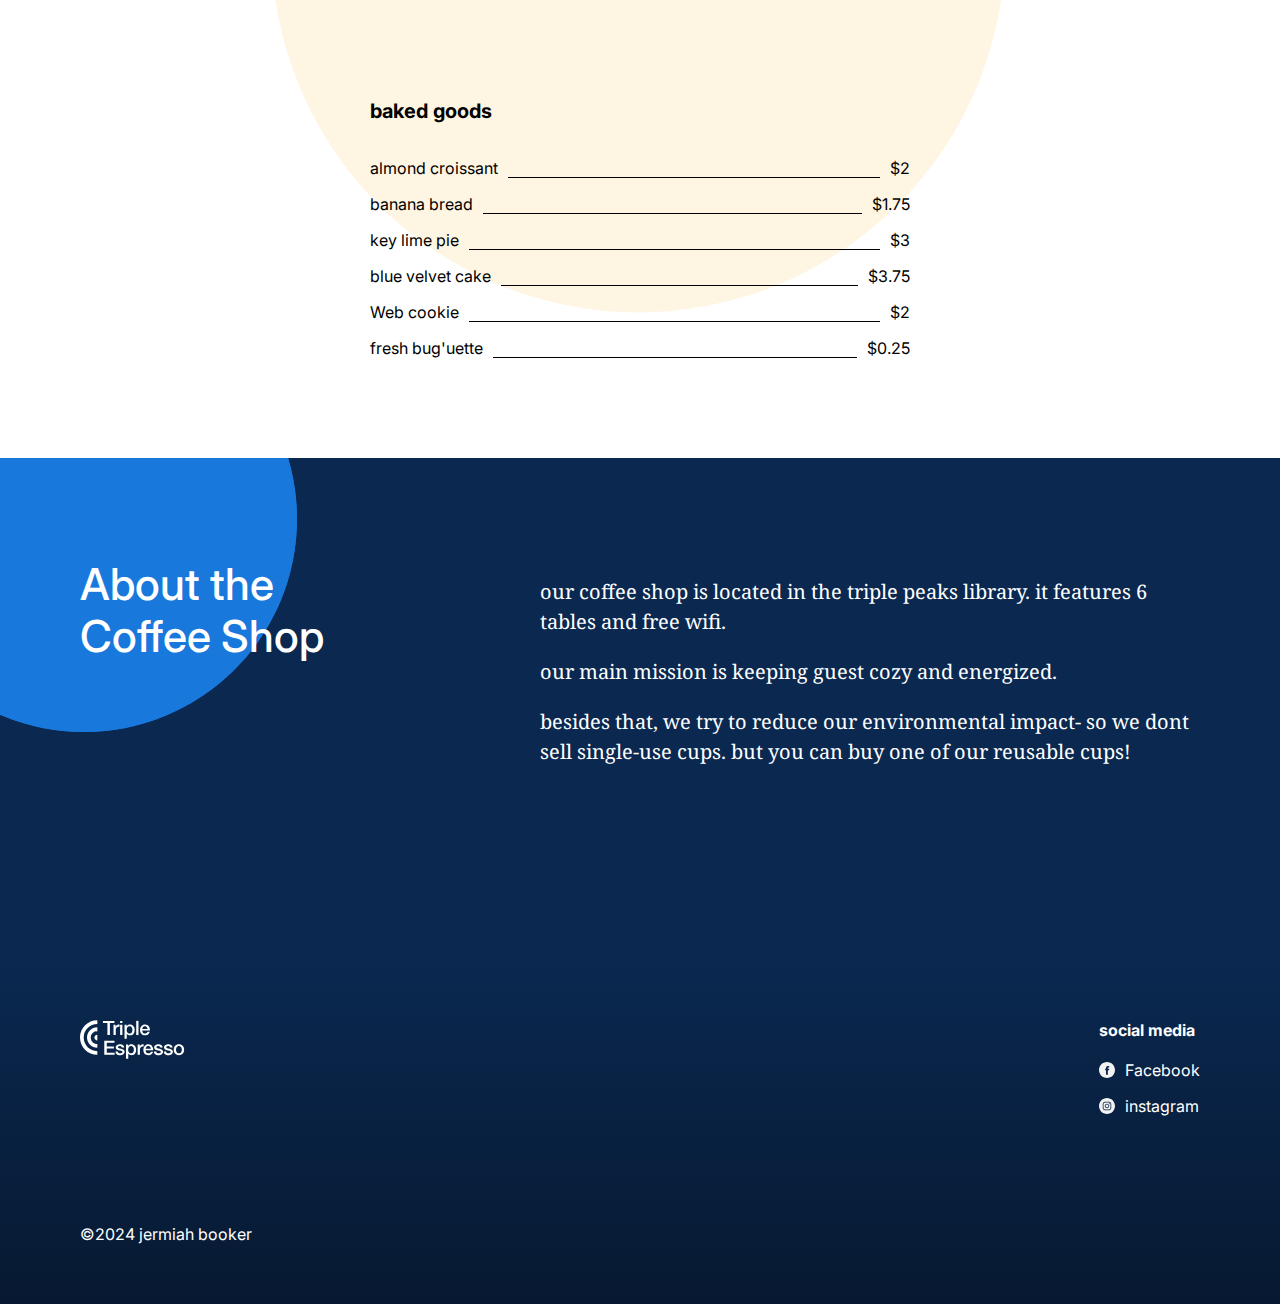
==== commit 85264bf9: "new update" ====
--- a/index.html
+++ b/index.html
@@ -21,8 +21,6 @@
       href="https://fonts.googleapis.com/css2?family=Inter:ital,opsz,wght@0,14..32,100..900;1,14..32,100..900&family=Noto+Serif:ital,wght@0,100..900;1,100..900&display=swap"
       rel="stylesheet"
     />
-
-    </style>
   </head>
   <body>
     <div class="page">
@@ -82,33 +80,34 @@
             Check out some recipes we collected for your home-brewing
             convenience:
           </p>
-            <ul class="recipes__videos">
-              <li>
-                <iframe
-                  class="recipes__videos"
-                  width="480"
-                  height="273"
-                  src="https://www.youtube.com/embed/st571DYYTR8?si=Pm5kc0AmyGCPvaDf"
-                  title="YouTube video player"
-                  allow="accelerometer; autoplay; clipboard-write; encrypted-media; gyroscope; picture-in-picture; web-share"
-                  referrerpolicy="strict-origin-when-cross-origin"
-                  allowfullscreen
-                ></iframe> <p class="recipes__video-caption" <span>Aeropress recipe</span> <span>~5 min</span></p>
-                
-              </li>
-              <li>
-                <iframe
-                  class="recipes__videos"
-                  width="480"
-                  height="273"
-                  src="https://www.youtube.com/embed/j6VlT_jUVPc?si=SZGwbe-xRe-7M_t1"
-                  title="YouTube video player"
-                  allow="accelerometer; autoplay; clipboard-write; encrypted-media; gyroscope; picture-in-picture; web-share"
-                  referrerpolicy="strict-origin-when-cross-origin"
-                  allowfullscreen
-                ></iframe> <p class="recipes__video-caption" <span>French press recipe</span>  <span>~15 min</span></p>
-              </li>
-            </ul>
+          <ul class="recipes__videos">
+            <li>
+              <iframe
+                class="recipes__iframe"
+                src="https://www.youtube.com/embed/st571DYYTR8?si=Pm5kc0AmyGCPvaDf"
+                title="YouTube video player"
+                allow="accelerometer; autoplay; clipboard-write; encrypted-media; gyroscope; picture-in-picture; web-share"
+                referrerpolicy="strict-origin-when-cross-origin"
+                allowfullscreen
+              ></iframe>
+              <p class="recipes__video-caption">
+                <span>Aeropress recipe</span> <span>~5 min</span>
+              </p>
+            </li>
+            <li>
+              <iframe
+                class="recipes__iframe"
+                src="https://www.youtube.com/embed/j6VlT_jUVPc?si=SZGwbe-xRe-7M_t1"
+                title="YouTube video player"
+                allow="accelerometer; autoplay; clipboard-write; encrypted-media; gyroscope; picture-in-picture; web-share"
+                referrerpolicy="strict-origin-when-cross-origin"
+                allowfullscreen
+              ></iframe>
+              <p class="recipes__video-caption">
+                <span>French press recipe</span> <span>~15 min</span>
+              </p>
+            </li>
+          </ul>
         </section>
         <section class="reservation">
           <h2 class="reservation__title">Book a Table</h2>
@@ -124,7 +123,7 @@
                   placeholder="name surname"
                 />
               </label>
-              <label for="guests-input" class="form__label ">
+              <label for="guests-input" class="form__label">
                 Number of guests *
                 <input
                   required
@@ -136,7 +135,7 @@
                   placeholder="1-8"
                 />
               </label>
-              <label for="datetime-input" class="form__label ">
+              <label for="datetime-input" class="form__label">
                 Date & Time *
                 <input
                   required
@@ -145,7 +144,7 @@
                   id="datetime-input"
                 />
               </label>
-              <label for="email-input" class="__label ">
+              <label for="email-input" class="form__label">
                 Your Email *
                 <input
                   required
